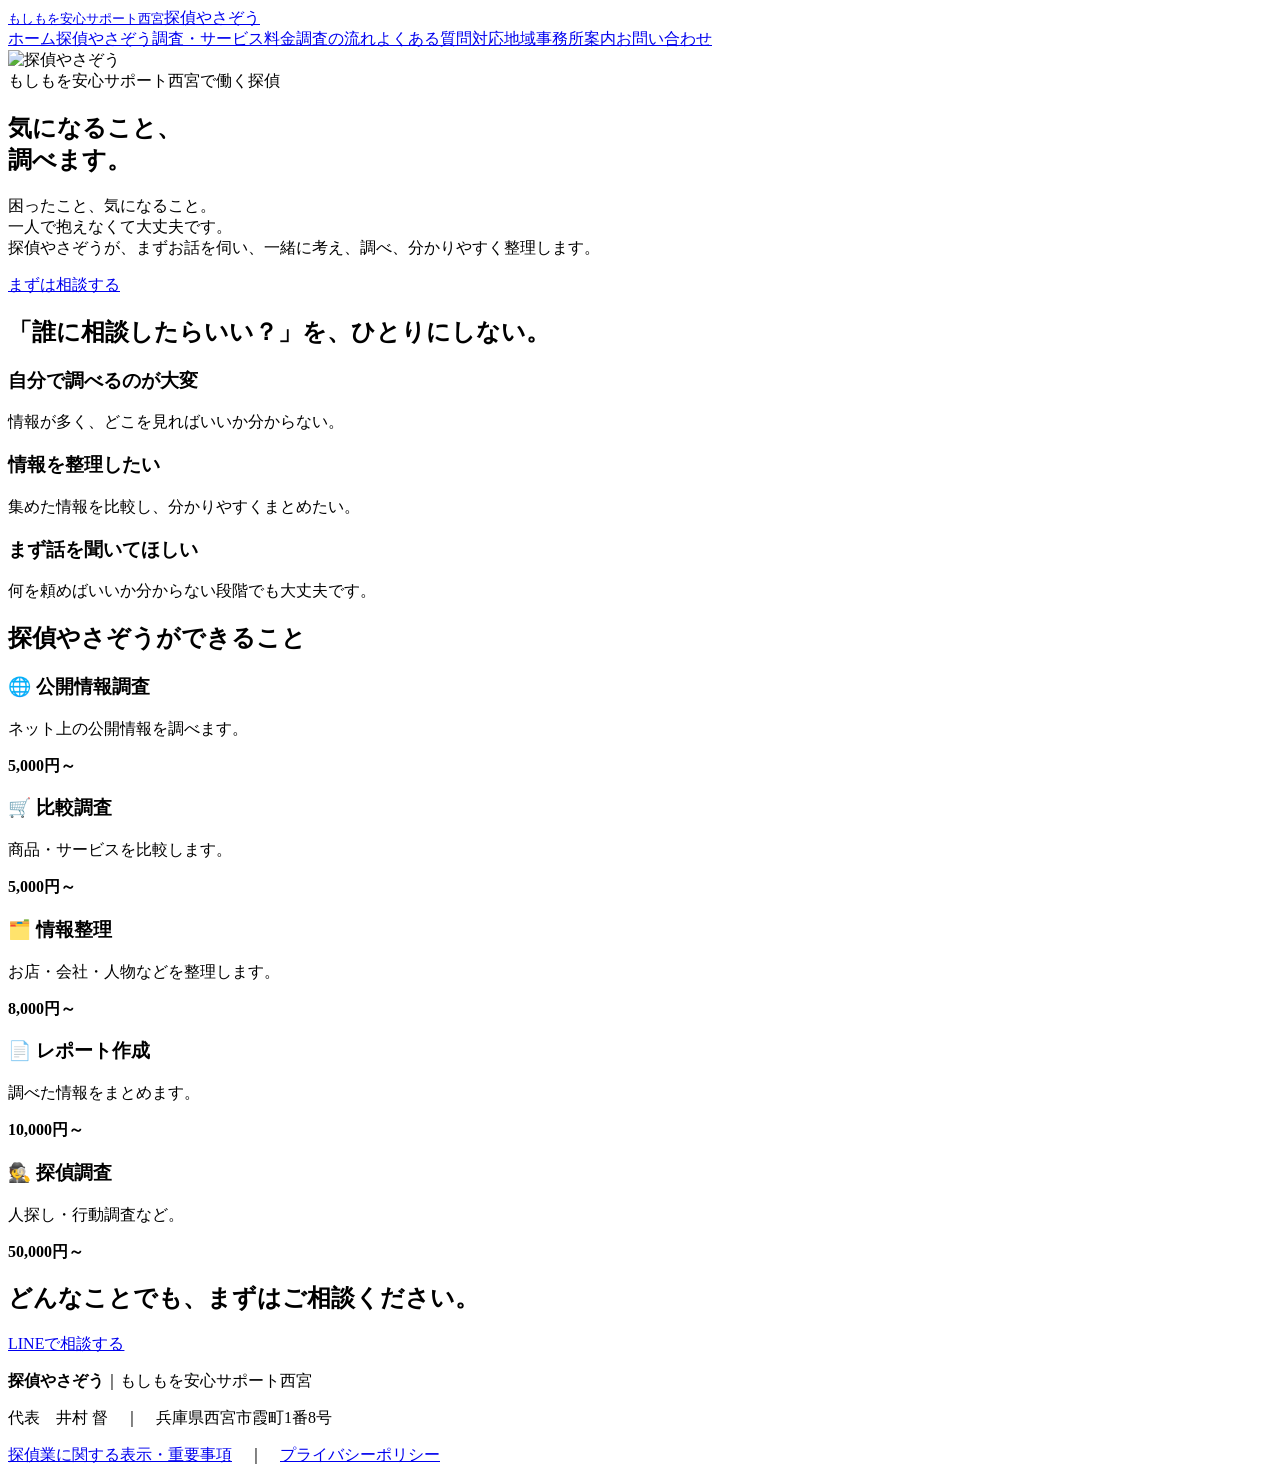
==== index.html @ ce7e5f85 "Add files via upload" ====
<!doctype html><html lang="ja"><head><meta charset="utf-8"><meta name="viewport" content="width=device-width,initial-scale=1"><title>探偵やさぞう｜もしもを安心サポート西宮</title><link rel="stylesheet" href="assets/style.css"></head><body><header class="head"><div class="wrap headin"><a class="logo" href="index.html"><small>もしもを安心サポート西宮</small>探偵やさぞう</a><nav class="nav"><a href="index.html">ホーム</a><a href="about.html">探偵やさぞう</a><a href="services.html">調査・サービス</a><a href="price.html">料金</a><a href="flow.html">調査の流れ</a><a href="faq.html">よくある質問</a><a href="area.html">対応地域</a><a href="office.html">事務所案内</a><a class="btn" href="contact.html">お問い合わせ</a></nav></div></header>
<main><section class="hero"><div class="wrap"><img src="assets/tantei-yasazou-hero.png" alt="探偵やさぞう"><div class="copy"><span class="tag">もしもを安心サポート西宮で働く探偵</span><h1>気になること、<br>調べます。</h1><p class="lead">困ったこと、気になること。<br>一人で抱えなくて大丈夫です。<br>探偵やさぞうが、まずお話を伺い、一緒に考え、調べ、分かりやすく整理します。</p><a class="btn" href="contact.html">まずは相談する</a></div></div></section><section class="sec"><div class="wrap"><h2>「誰に相談したらいい？」を、ひとりにしない。</h2><div class="grid"><div class="card"><h3>自分で調べるのが大変</h3><p>情報が多く、どこを見ればいいか分からない。</p></div><div class="card"><h3>情報を整理したい</h3><p>集めた情報を比較し、分かりやすくまとめたい。</p></div><div class="card"><h3>まず話を聞いてほしい</h3><p>何を頼めばいいか分からない段階でも大丈夫です。</p></div></div></div></section><section class="sec alt"><div class="wrap"><h2>探偵やさぞうができること</h2><div class="grid"><div class="card"><h3>🌐 公開情報調査</h3><p>ネット上の公開情報を調べます。</p><b class="price">5,000円～</b></div><div class="card"><h3>🛒 比較調査</h3><p>商品・サービスを比較します。</p><b class="price">5,000円～</b></div><div class="card"><h3>🗂️ 情報整理</h3><p>お店・会社・人物などを整理します。</p><b class="price">8,000円～</b></div><div class="card"><h3>📄 レポート作成</h3><p>調べた情報をまとめます。</p><b class="price">10,000円～</b></div><div class="card"><h3>🕵️ 探偵調査</h3><p>人探し・行動調査など。</p><b class="price">50,000円～</b></div></div></div></section><section class="sec green"><div class="wrap"><h2>どんなことでも、まずはご相談ください。</h2><a class="btn" href="https://lin.ee/oAWZvcK">LINEで相談する</a></div></section></main><footer class="footer"><div class="wrap"><p><b>探偵やさぞう</b>｜もしもを安心サポート西宮</p><p>代表　井村 督　｜　兵庫県西宮市霞町1番8号</p><p><a href="legal.html">探偵業に関する表示・重要事項</a>　｜　<a href="privacy.html">プライバシーポリシー</a></p></div></footer>
</body></html>
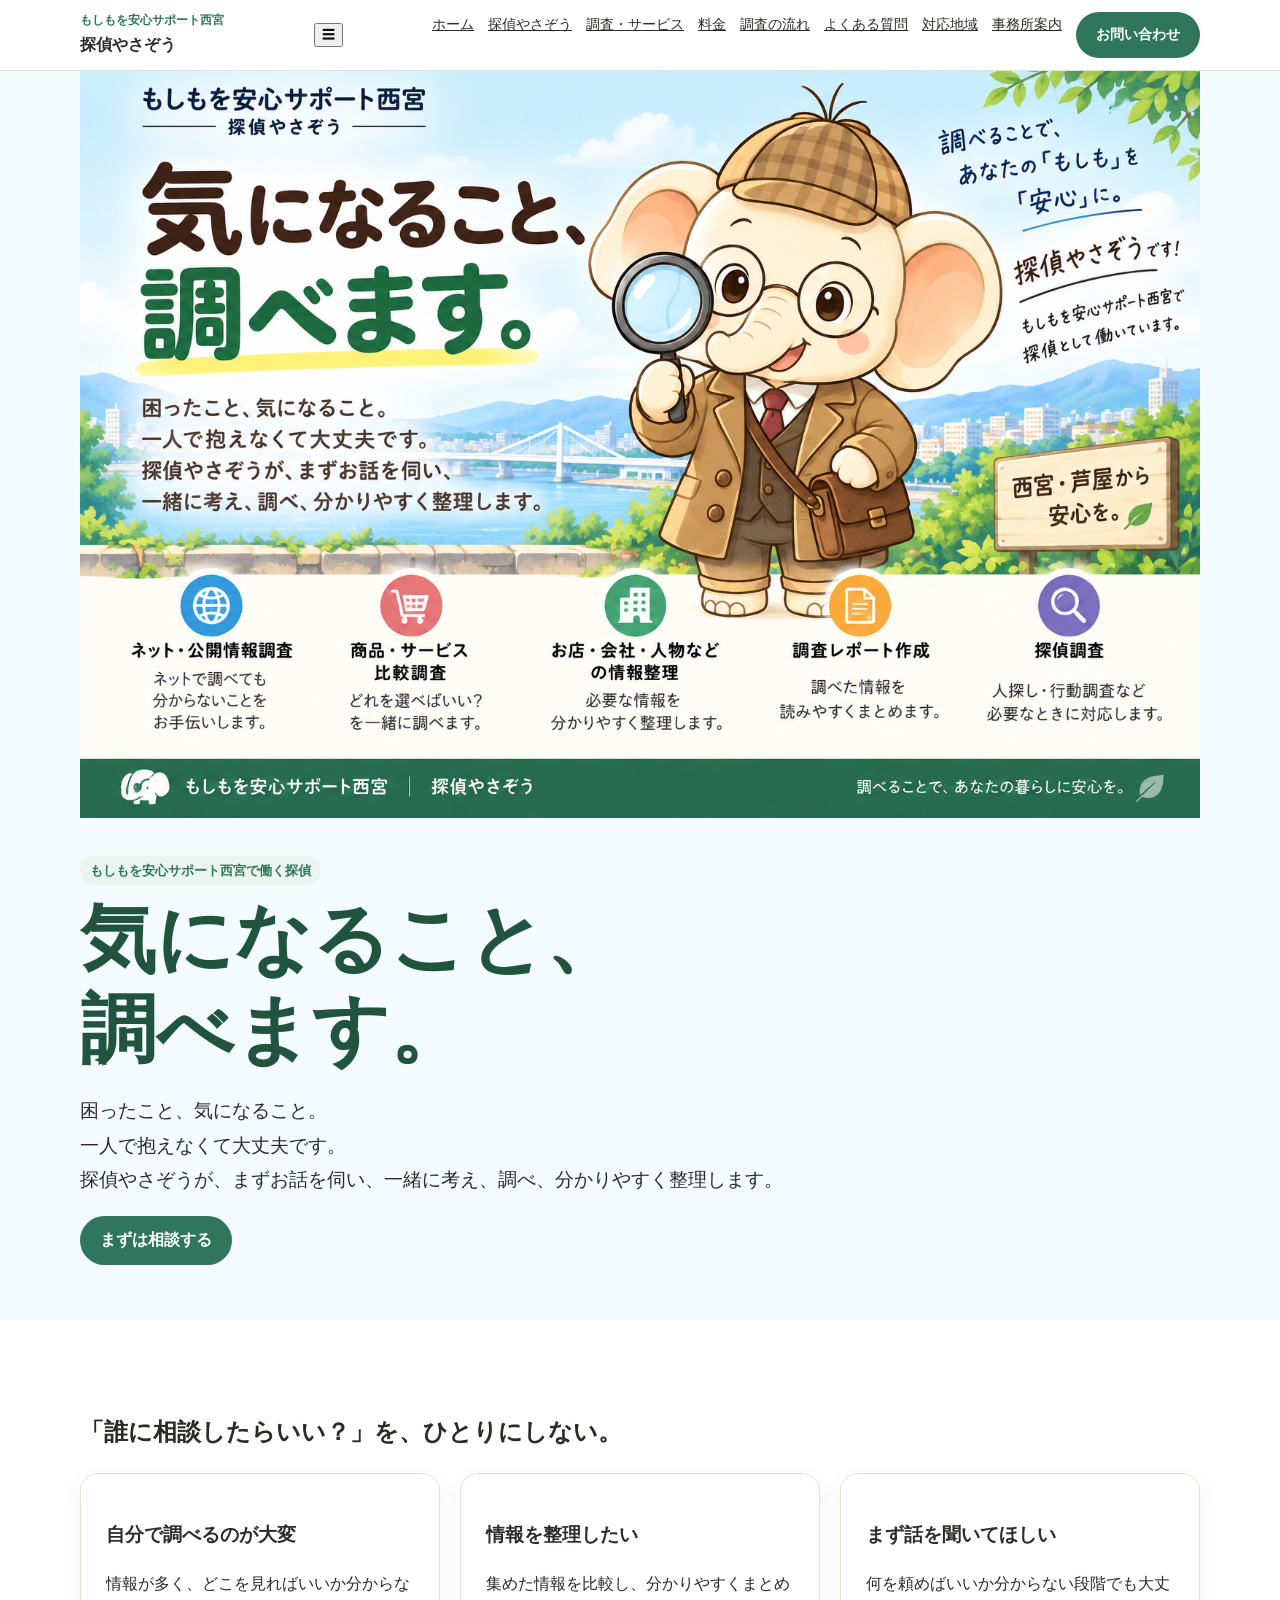
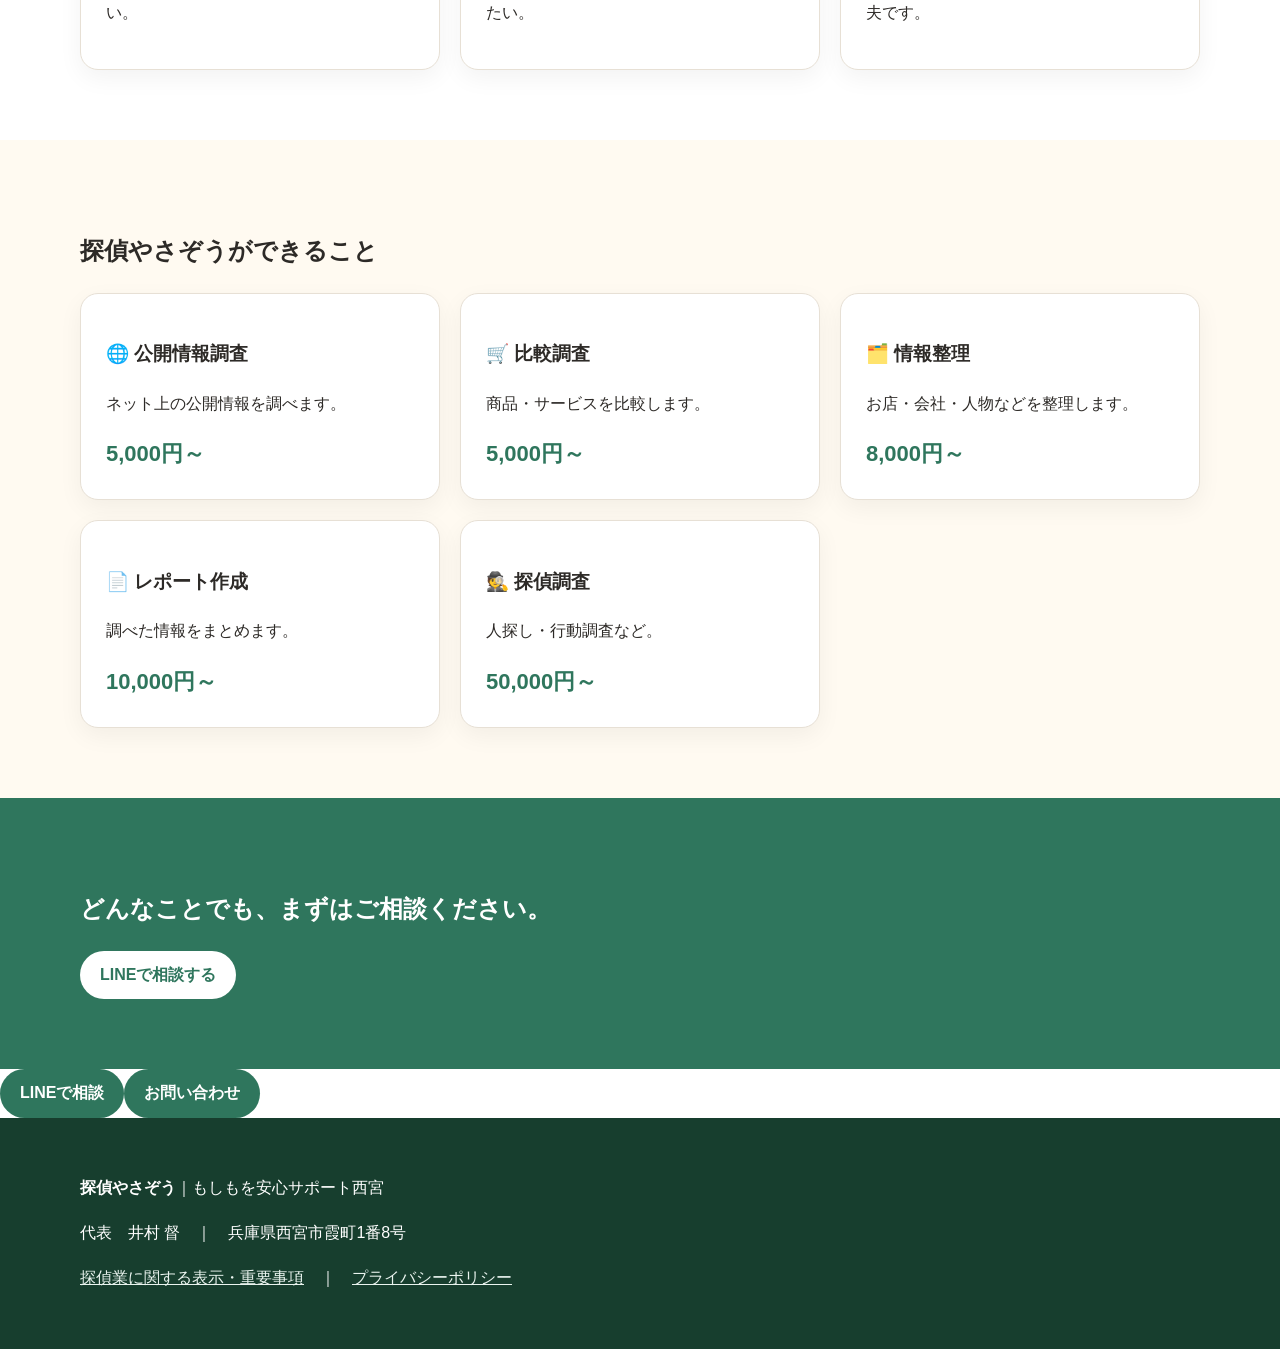
==== commit 29d62350: "Add files via upload" ====
--- a/index.html
+++ b/index.html
@@ -1,3 +1,3 @@
-<!doctype html><html lang="ja"><head><meta charset="utf-8"><meta name="viewport" content="width=device-width,initial-scale=1"><title>探偵やさぞう｜もしもを安心サポート西宮</title><link rel="stylesheet" href="assets/style.css"></head><body><header class="head"><div class="wrap headin"><a class="logo" href="index.html"><small>もしもを安心サポート西宮</small>探偵やさぞう</a><nav class="nav"><a href="index.html">ホーム</a><a href="about.html">探偵やさぞう</a><a href="services.html">調査・サービス</a><a href="price.html">料金</a><a href="flow.html">調査の流れ</a><a href="faq.html">よくある質問</a><a href="area.html">対応地域</a><a href="office.html">事務所案内</a><a class="btn" href="contact.html">お問い合わせ</a></nav></div></header>
-<main><section class="hero"><div class="wrap"><img src="assets/tantei-yasazou-hero.png" alt="探偵やさぞう"><div class="copy"><span class="tag">もしもを安心サポート西宮で働く探偵</span><h1>気になること、<br>調べます。</h1><p class="lead">困ったこと、気になること。<br>一人で抱えなくて大丈夫です。<br>探偵やさぞうが、まずお話を伺い、一緒に考え、調べ、分かりやすく整理します。</p><a class="btn" href="contact.html">まずは相談する</a></div></div></section><section class="sec"><div class="wrap"><h2>「誰に相談したらいい？」を、ひとりにしない。</h2><div class="grid"><div class="card"><h3>自分で調べるのが大変</h3><p>情報が多く、どこを見ればいいか分からない。</p></div><div class="card"><h3>情報を整理したい</h3><p>集めた情報を比較し、分かりやすくまとめたい。</p></div><div class="card"><h3>まず話を聞いてほしい</h3><p>何を頼めばいいか分からない段階でも大丈夫です。</p></div></div></div></section><section class="sec alt"><div class="wrap"><h2>探偵やさぞうができること</h2><div class="grid"><div class="card"><h3>🌐 公開情報調査</h3><p>ネット上の公開情報を調べます。</p><b class="price">5,000円～</b></div><div class="card"><h3>🛒 比較調査</h3><p>商品・サービスを比較します。</p><b class="price">5,000円～</b></div><div class="card"><h3>🗂️ 情報整理</h3><p>お店・会社・人物などを整理します。</p><b class="price">8,000円～</b></div><div class="card"><h3>📄 レポート作成</h3><p>調べた情報をまとめます。</p><b class="price">10,000円～</b></div><div class="card"><h3>🕵️ 探偵調査</h3><p>人探し・行動調査など。</p><b class="price">50,000円～</b></div></div></div></section><section class="sec green"><div class="wrap"><h2>どんなことでも、まずはご相談ください。</h2><a class="btn" href="https://lin.ee/oAWZvcK">LINEで相談する</a></div></section></main><footer class="footer"><div class="wrap"><p><b>探偵やさぞう</b>｜もしもを安心サポート西宮</p><p>代表　井村 督　｜　兵庫県西宮市霞町1番8号</p><p><a href="legal.html">探偵業に関する表示・重要事項</a>　｜　<a href="privacy.html">プライバシーポリシー</a></p></div></footer>
-</body></html>+<!doctype html><html lang="ja"><head><meta charset="utf-8"><meta name="viewport" content="width=device-width,initial-scale=1"><title>探偵やさぞう｜もしもを安心サポート西宮</title><link rel="stylesheet" href="assets/style.css"></head><body><header class="head"><div class="wrap headin"><a class="logo" href="index.html"><small>もしもを安心サポート西宮</small><strong>探偵やさぞう</strong></a><button class="menu-btn" aria-label="メニュー" aria-expanded="false">☰</button><nav class="nav"><a href="index.html">ホーム</a><a href="about.html">探偵やさぞう</a><a href="services.html">調査・サービス</a><a href="price.html">料金</a><a href="flow.html">調査の流れ</a><a href="faq.html">よくある質問</a><a href="area.html">対応地域</a><a href="office.html">事務所案内</a><a class="btn" href="contact.html">お問い合わせ</a></nav></div></header>
+<main><section class="hero"><div class="wrap"><img src="assets/tantei-yasazou-hero.png" alt="探偵やさぞう"><div class="copy"><span class="tag">もしもを安心サポート西宮で働く探偵</span><h1>気になること、<br>調べます。</h1><p class="lead">困ったこと、気になること。<br>一人で抱えなくて大丈夫です。<br>探偵やさぞうが、まずお話を伺い、一緒に考え、調べ、分かりやすく整理します。</p><a class="btn" href="contact.html">まずは相談する</a></div></div></section><section class="sec"><div class="wrap"><h2>「誰に相談したらいい？」を、ひとりにしない。</h2><div class="grid"><div class="card"><h3>自分で調べるのが大変</h3><p>情報が多く、どこを見ればいいか分からない。</p></div><div class="card"><h3>情報を整理したい</h3><p>集めた情報を比較し、分かりやすくまとめたい。</p></div><div class="card"><h3>まず話を聞いてほしい</h3><p>何を頼めばいいか分からない段階でも大丈夫です。</p></div></div></div></section><section class="sec alt"><div class="wrap"><h2>探偵やさぞうができること</h2><div class="grid"><div class="card"><h3>🌐 公開情報調査</h3><p>ネット上の公開情報を調べます。</p><b class="price">5,000円～</b></div><div class="card"><h3>🛒 比較調査</h3><p>商品・サービスを比較します。</p><b class="price">5,000円～</b></div><div class="card"><h3>🗂️ 情報整理</h3><p>お店・会社・人物などを整理します。</p><b class="price">8,000円～</b></div><div class="card"><h3>📄 レポート作成</h3><p>調べた情報をまとめます。</p><b class="price">10,000円～</b></div><div class="card"><h3>🕵️ 探偵調査</h3><p>人探し・行動調査など。</p><b class="price">50,000円～</b></div></div></div></section><section class="sec green"><div class="wrap"><h2>どんなことでも、まずはご相談ください。</h2><a class="btn" href="https://lin.ee/oAWZvcK">LINEで相談する</a></div></section></main><div class="sticky-contact"><a class="btn line" href="https://lin.ee/oAWZvcK">LINEで相談</a><a class="btn" href="contact.html">お問い合わせ</a></div><footer class="footer"><div class="wrap"><p><b>探偵やさぞう</b>｜もしもを安心サポート西宮</p><p>代表　井村 督　｜　兵庫県西宮市霞町1番8号</p><p><a href="legal.html">探偵業に関する表示・重要事項</a>　｜　<a href="privacy.html">プライバシーポリシー</a></p></div></footer>
+<script src="assets/site.js"></script></body></html>
--- a/assets/style.css
+++ b/assets/style.css
@@ -0,0 +1 @@
+*{box-sizing:border-box}body{margin:0;font-family:"Noto Sans JP","Yu Gothic",Meiryo,sans-serif;color:#2d2a27;line-height:1.8}a{color:inherit}.wrap{max-width:1120px;width:92%;margin:auto}.head{position:sticky;top:0;background:#fff;z-index:5;border-bottom:1px solid #e7e0d5}.headin{min-height:70px;display:flex;align-items:center;justify-content:space-between;gap:20px}.logo{text-decoration:none;font-weight:800}.logo small{display:block;color:#2f765d;font-size:12px}.nav{display:flex;gap:14px;flex-wrap:wrap;font-size:14px}.btn{display:inline-block;background:#2f765d;color:#fff;padding:10px 20px;border-radius:999px;text-decoration:none;font-weight:800}.hero{background:#f4fbff}.hero img{width:100%;display:block;aspect-ratio:3/2;object-fit:cover}.copy{padding:38px 0 55px}.copy h1{font-size:clamp(40px,7vw,76px);line-height:1.2;margin:8px 0;color:#20543f}.lead{font-size:19px}.sec{padding:70px 0}.alt{background:#fffaf1}.grid{display:grid;grid-template-columns:repeat(3,1fr);gap:20px}.card{background:#fff;border:1px solid #e7e0d5;border-radius:18px;padding:25px;box-shadow:0 8px 25px #0000000d}.tag{display:inline-block;background:#eaf5ef;color:#2f765d;border-radius:999px;padding:3px 10px;font-weight:800;font-size:13px}.price{font-size:22px;color:#2f765d;font-weight:900}.green{background:#2f765d;color:#fff}.green .btn{background:#fff;color:#2f765d}.two{display:grid;grid-template-columns:1fr 1fr;gap:25px}.faq details{border-bottom:1px solid #e7e0d5;padding:16px 0}.faq summary{font-weight:800;cursor:pointer}table{width:100%;border-collapse:collapse}th,td{border:1px solid #e7e0d5;padding:12px;text-align:left}th{background:#eaf5ef;width:32%}input,select,textarea{width:100%;padding:12px;border:1px solid #d8d1c6;border-radius:9px;font:inherit}textarea{min-height:160px}.footer{background:#173e2e;color:#fff;padding:40px 0}.footer a{color:#eaf4ef}@media(max-width:800px){.nav{display:none}.grid,.two{grid-template-columns:1fr}.hero img{aspect-ratio:1/1}.sec{padding:50px 0}}
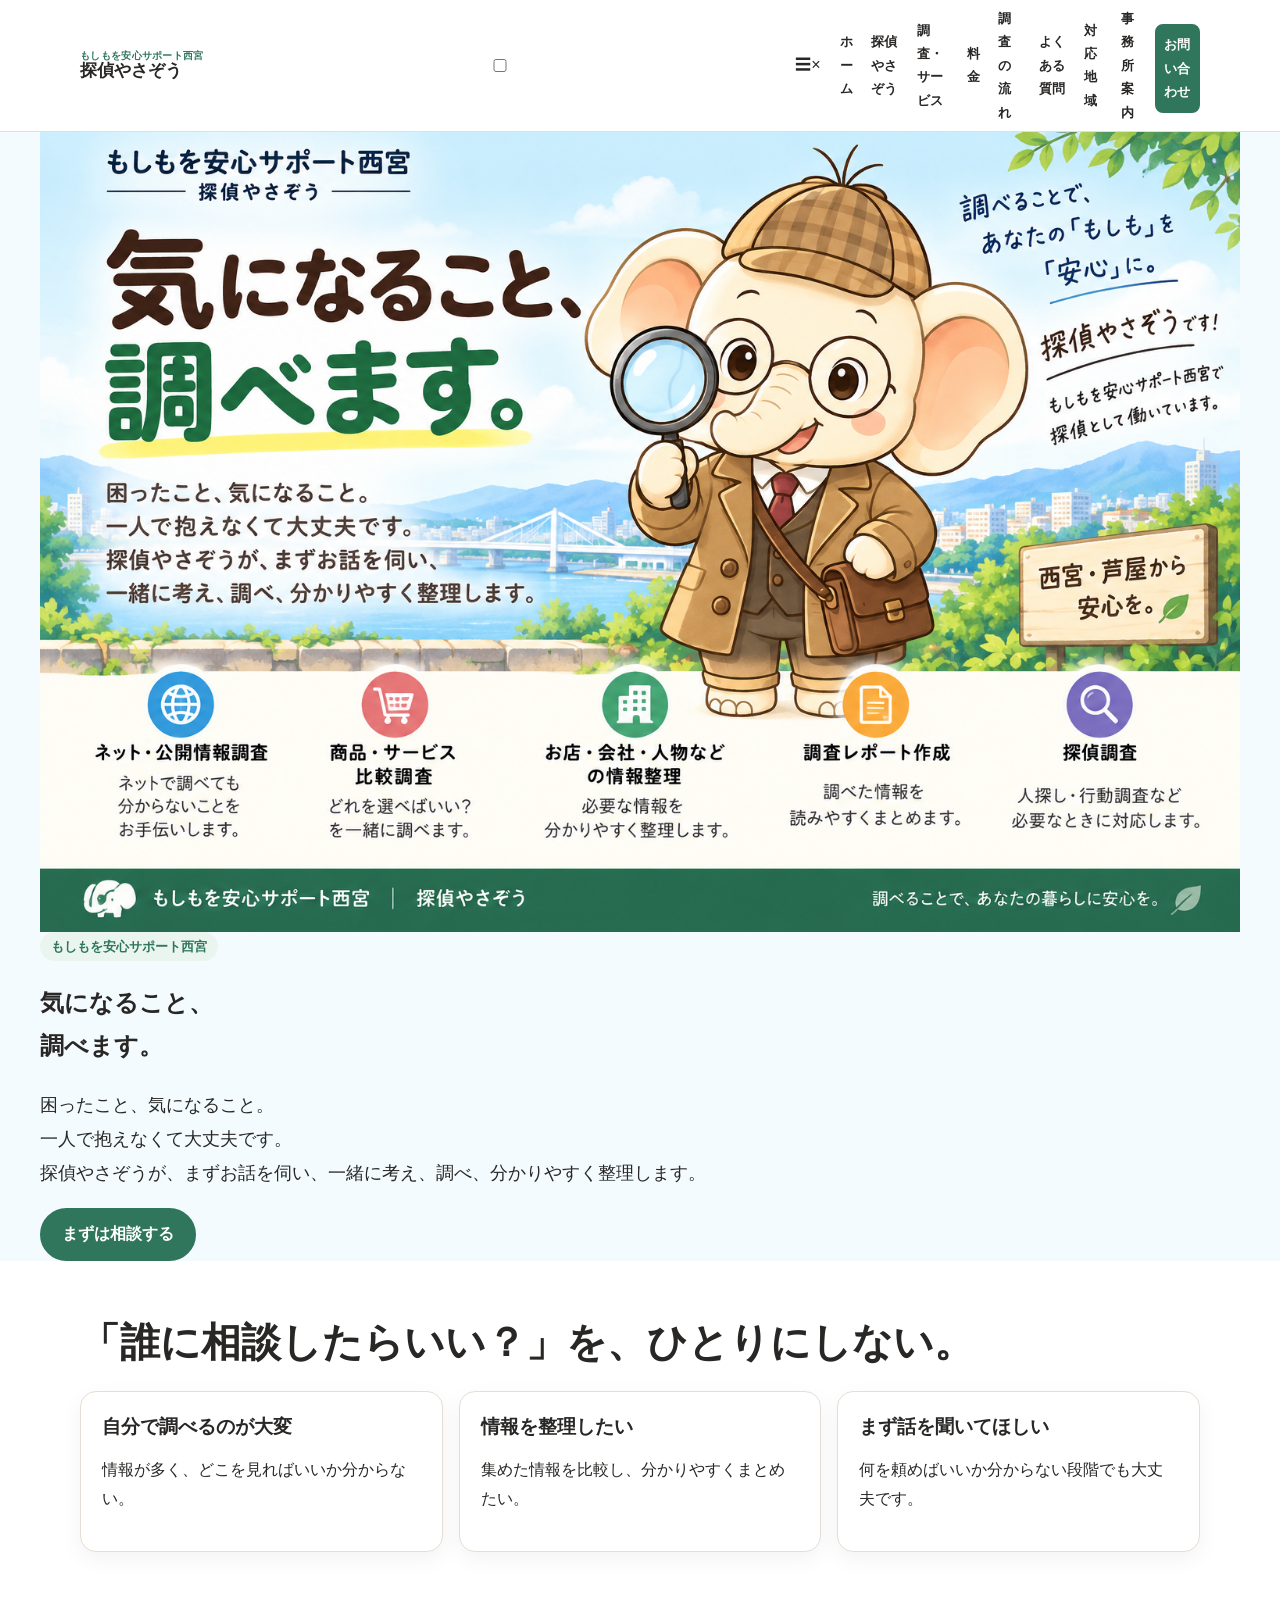
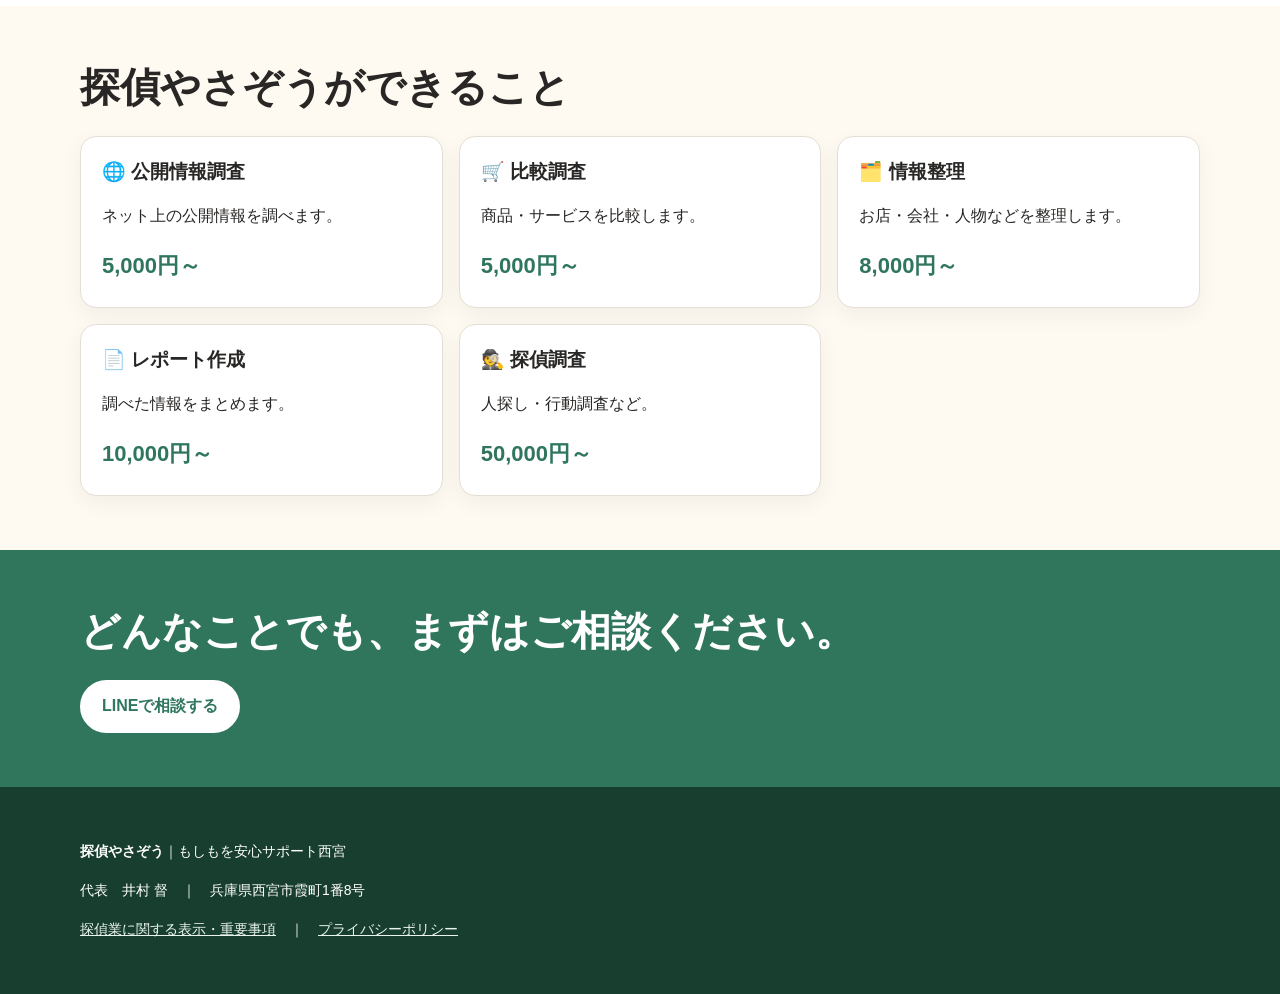
==== commit a94160ab: "Add files via upload" ====
--- a/index.html
+++ b/index.html
@@ -1,3 +1,2 @@
-<!doctype html><html lang="ja"><head><meta charset="utf-8"><meta name="viewport" content="width=device-width,initial-scale=1"><title>探偵やさぞう｜もしもを安心サポート西宮</title><link rel="stylesheet" href="assets/style.css"></head><body><header class="head"><div class="wrap headin"><a class="logo" href="index.html"><small>もしもを安心サポート西宮</small><strong>探偵やさぞう</strong></a><button class="menu-btn" aria-label="メニュー" aria-expanded="false">☰</button><nav class="nav"><a href="index.html">ホーム</a><a href="about.html">探偵やさぞう</a><a href="services.html">調査・サービス</a><a href="price.html">料金</a><a href="flow.html">調査の流れ</a><a href="faq.html">よくある質問</a><a href="area.html">対応地域</a><a href="office.html">事務所案内</a><a class="btn" href="contact.html">お問い合わせ</a></nav></div></header>
-<main><section class="hero"><div class="wrap"><img src="assets/tantei-yasazou-hero.png" alt="探偵やさぞう"><div class="copy"><span class="tag">もしもを安心サポート西宮で働く探偵</span><h1>気になること、<br>調べます。</h1><p class="lead">困ったこと、気になること。<br>一人で抱えなくて大丈夫です。<br>探偵やさぞうが、まずお話を伺い、一緒に考え、調べ、分かりやすく整理します。</p><a class="btn" href="contact.html">まずは相談する</a></div></div></section><section class="sec"><div class="wrap"><h2>「誰に相談したらいい？」を、ひとりにしない。</h2><div class="grid"><div class="card"><h3>自分で調べるのが大変</h3><p>情報が多く、どこを見ればいいか分からない。</p></div><div class="card"><h3>情報を整理したい</h3><p>集めた情報を比較し、分かりやすくまとめたい。</p></div><div class="card"><h3>まず話を聞いてほしい</h3><p>何を頼めばいいか分からない段階でも大丈夫です。</p></div></div></div></section><section class="sec alt"><div class="wrap"><h2>探偵やさぞうができること</h2><div class="grid"><div class="card"><h3>🌐 公開情報調査</h3><p>ネット上の公開情報を調べます。</p><b class="price">5,000円～</b></div><div class="card"><h3>🛒 比較調査</h3><p>商品・サービスを比較します。</p><b class="price">5,000円～</b></div><div class="card"><h3>🗂️ 情報整理</h3><p>お店・会社・人物などを整理します。</p><b class="price">8,000円～</b></div><div class="card"><h3>📄 レポート作成</h3><p>調べた情報をまとめます。</p><b class="price">10,000円～</b></div><div class="card"><h3>🕵️ 探偵調査</h3><p>人探し・行動調査など。</p><b class="price">50,000円～</b></div></div></div></section><section class="sec green"><div class="wrap"><h2>どんなことでも、まずはご相談ください。</h2><a class="btn" href="https://lin.ee/oAWZvcK">LINEで相談する</a></div></section></main><div class="sticky-contact"><a class="btn line" href="https://lin.ee/oAWZvcK">LINEで相談</a><a class="btn" href="contact.html">お問い合わせ</a></div><footer class="footer"><div class="wrap"><p><b>探偵やさぞう</b>｜もしもを安心サポート西宮</p><p>代表　井村 督　｜　兵庫県西宮市霞町1番8号</p><p><a href="legal.html">探偵業に関する表示・重要事項</a>　｜　<a href="privacy.html">プライバシーポリシー</a></p></div></footer>
-<script src="assets/site.js"></script></body></html>+<!doctype html><html lang="ja"><head><meta charset="utf-8"><meta name="viewport" content="width=device-width,initial-scale=1"><title>探偵やさぞう｜もしもを安心サポート西宮</title><link rel="stylesheet" href="assets/style.css"></head><body><header class="head"><div class="wrap headin"><a class="logo" href="index.html"><small>もしもを安心サポート西宮</small><strong>探偵やさぞう</strong></a><input class="menu-toggle" type="checkbox" id="menu-toggle"><label class="menu-label" for="menu-toggle" aria-label="メニュー"><span class="open">☰</span><span class="close">×</span></label><nav class="nav"><a href="index.html">ホーム</a><a href="about.html">探偵やさぞう</a><a href="services.html">調査・サービス</a><a href="price.html">料金</a><a href="flow.html">調査の流れ</a><a href="faq.html">よくある質問</a><a href="area.html">対応地域</a><a href="office.html">事務所案内</a><a class="btn" href="contact.html">お問い合わせ</a></nav></div></header>
+<main><section class="hero"><div class="wrap hero-inner"><img src="assets/tantei-yasazou-hero.png" alt="気になること、調べます。探偵やさぞう"><div class="hero-copy"><span class="tag">もしもを安心サポート西宮</span><h1>気になること、<br>調べます。</h1><p class="lead">困ったこと、気になること。<br>一人で抱えなくて大丈夫です。<br>探偵やさぞうが、まずお話を伺い、一緒に考え、調べ、分かりやすく整理します。</p><a class="btn" href="contact.html">まずは相談する</a></div></div></section><section class="sec"><div class="wrap"><h2>「誰に相談したらいい？」を、ひとりにしない。</h2><div class="grid"><div class="card"><h3>自分で調べるのが大変</h3><p>情報が多く、どこを見ればいいか分からない。</p></div><div class="card"><h3>情報を整理したい</h3><p>集めた情報を比較し、分かりやすくまとめたい。</p></div><div class="card"><h3>まず話を聞いてほしい</h3><p>何を頼めばいいか分からない段階でも大丈夫です。</p></div></div></div></section><section class="sec alt"><div class="wrap"><h2>探偵やさぞうができること</h2><div class="grid"><div class="card"><h3>🌐 公開情報調査</h3><p>ネット上の公開情報を調べます。</p><b class="price">5,000円～</b></div><div class="card"><h3>🛒 比較調査</h3><p>商品・サービスを比較します。</p><b class="price">5,000円～</b></div><div class="card"><h3>🗂️ 情報整理</h3><p>お店・会社・人物などを整理します。</p><b class="price">8,000円～</b></div><div class="card"><h3>📄 レポート作成</h3><p>調べた情報をまとめます。</p><b class="price">10,000円～</b></div><div class="card"><h3>🕵️ 探偵調査</h3><p>人探し・行動調査など。</p><b class="price">50,000円～</b></div></div></div></section><section class="sec green"><div class="wrap"><h2>どんなことでも、まずはご相談ください。</h2><a class="btn" href="https://lin.ee/oAWZvcK">LINEで相談する</a></div></section></main><div class="sticky-contact"><a class="btn line" href="https://lin.ee/oAWZvcK">LINEで相談</a><a class="btn" href="contact.html">お問い合わせ</a></div><footer class="footer"><div class="wrap"><p><b>探偵やさぞう</b>｜もしもを安心サポート西宮</p><p>代表　井村 督　｜　兵庫県西宮市霞町1番8号</p><p><a href="legal.html">探偵業に関する表示・重要事項</a>　｜　<a href="privacy.html">プライバシーポリシー</a></p></div></footer></body></html>
--- a/assets/style.css
+++ b/assets/style.css
@@ -1 +1,127 @@
-*{box-sizing:border-box}body{margin:0;font-family:"Noto Sans JP","Yu Gothic",Meiryo,sans-serif;color:#2d2a27;line-height:1.8}a{color:inherit}.wrap{max-width:1120px;width:92%;margin:auto}.head{position:sticky;top:0;background:#fff;z-index:5;border-bottom:1px solid #e7e0d5}.headin{min-height:70px;display:flex;align-items:center;justify-content:space-between;gap:20px}.logo{text-decoration:none;font-weight:800}.logo small{display:block;color:#2f765d;font-size:12px}.nav{display:flex;gap:14px;flex-wrap:wrap;font-size:14px}.btn{display:inline-block;background:#2f765d;color:#fff;padding:10px 20px;border-radius:999px;text-decoration:none;font-weight:800}.hero{background:#f4fbff}.hero img{width:100%;display:block;aspect-ratio:3/2;object-fit:cover}.copy{padding:38px 0 55px}.copy h1{font-size:clamp(40px,7vw,76px);line-height:1.2;margin:8px 0;color:#20543f}.lead{font-size:19px}.sec{padding:70px 0}.alt{background:#fffaf1}.grid{display:grid;grid-template-columns:repeat(3,1fr);gap:20px}.card{background:#fff;border:1px solid #e7e0d5;border-radius:18px;padding:25px;box-shadow:0 8px 25px #0000000d}.tag{display:inline-block;background:#eaf5ef;color:#2f765d;border-radius:999px;padding:3px 10px;font-weight:800;font-size:13px}.price{font-size:22px;color:#2f765d;font-weight:900}.green{background:#2f765d;color:#fff}.green .btn{background:#fff;color:#2f765d}.two{display:grid;grid-template-columns:1fr 1fr;gap:25px}.faq details{border-bottom:1px solid #e7e0d5;padding:16px 0}.faq summary{font-weight:800;cursor:pointer}table{width:100%;border-collapse:collapse}th,td{border:1px solid #e7e0d5;padding:12px;text-align:left}th{background:#eaf5ef;width:32%}input,select,textarea{width:100%;padding:12px;border:1px solid #d8d1c6;border-radius:9px;font:inherit}textarea{min-height:160px}.footer{background:#173e2e;color:#fff;padding:40px 0}.footer a{color:#eaf4ef}@media(max-width:800px){.nav{display:none}.grid,.two{grid-template-columns:1fr}.hero img{aspect-ratio:1/1}.sec{padding:50px 0}}
+
+:root{
+  --green:#2f765d;--green-dark:#20543f;--green-pale:#eaf5ef;
+  --cream:#fffaf1;--ink:#292725;--muted:#68625c;--line:#e5ded4;
+}
+*{box-sizing:border-box}
+html{scroll-behavior:smooth}
+body{
+  margin:0;background:#fff;color:var(--ink);
+  font-family:"Noto Sans JP","Yu Gothic",Meiryo,sans-serif;
+  font-size:16px;line-height:1.8;
+  -webkit-text-size-adjust:100%;
+}
+img{max-width:100%;height:auto;display:block}
+a{color:inherit}
+.wrap{width:min(1120px,92%);margin:auto}
+
+/* Header: mobile-first hamburger */
+.head{
+  position:sticky;top:0;z-index:100;
+  background:rgba(255,255,255,.98);
+  border-bottom:1px solid var(--line);
+}
+.headin{
+  min-height:64px;display:flex;align-items:center;
+  justify-content:space-between;gap:12px;
+}
+.logo{text-decoration:none;font-weight:900;line-height:1.15;white-space:nowrap}
+.logo small{display:block;color:var(--green);font-size:10px;letter-spacing:.03em}
+.logo strong{font-size:17px}
+.menu-btn{
+  display:grid;place-items:center;flex:0 0 44px;width:44px;height:44px;
+  border:1px solid var(--line);border-radius:10px;background:#fff;
+  color:var(--green-dark);font-size:24px;line-height:1;cursor:pointer;
+}
+.nav{
+  display:none;position:absolute;top:64px;left:0;right:0;
+  background:#fff;border-bottom:1px solid var(--line);
+  box-shadow:0 12px 28px rgba(0,0,0,.10);padding:8px 4%;
+}
+.nav.open{display:flex;flex-direction:column;gap:2px}
+.nav a{
+  display:block;padding:12px 10px;text-decoration:none;
+  font-weight:800;border-radius:8px;
+}
+.nav a:hover{background:var(--green-pale);color:var(--green)}
+.nav .btn{color:#fff;text-align:center;margin-top:6px}
+
+/* Hero: never crop the illustration */
+.hero{background:#f3fbff}
+.hero .wrap{width:100%;max-width:1200px}
+.hero img{
+  width:100%;height:auto;aspect-ratio:auto;
+  object-fit:contain;background:#f3fbff;
+}
+.copy{width:min(1120px,92%);margin:auto;padding:32px 0 48px}
+.copy h1{
+  margin:10px 0 18px;font-size:clamp(40px,12vw,72px);
+  line-height:1.12;color:var(--green-dark);letter-spacing:.01em;
+}
+.lead{font-size:18px;line-height:1.9}
+.tag{
+  display:inline-block;padding:3px 11px;border-radius:999px;
+  background:var(--green-pale);color:var(--green);
+  font-size:13px;font-weight:900;
+}
+.btn{
+  display:inline-block;padding:10px 20px;border-radius:999px;
+  border:2px solid var(--green);background:var(--green);color:#fff;
+  text-decoration:none;font-weight:900;
+}
+.btn:hover{background:var(--green-dark);border-color:var(--green-dark)}
+
+.sec{padding:54px 0}
+.alt{background:var(--cream)}
+.sec h1{
+  margin:12px 0 26px;font-size:clamp(32px,9vw,56px);line-height:1.25;
+}
+.sec h2{
+  margin:0 0 22px;font-size:clamp(26px,7vw,40px);line-height:1.35;
+}
+.sec h3{margin:0 0 9px;font-size:19px;line-height:1.45}
+.grid,.two{display:grid;grid-template-columns:1fr;gap:16px}
+.card{
+  background:#fff;border:1px solid var(--line);border-radius:16px;
+  padding:21px;box-shadow:0 7px 22px rgba(0,0,0,.05);
+}
+.price{display:block;color:var(--green);font-size:22px;font-weight:900;margin-top:10px}
+.green{background:var(--green);color:#fff}
+.green .btn{background:#fff;color:var(--green);border-color:#fff}
+.notice{padding:15px 17px;background:#fff7eb;border-left:5px solid #e8a65a;border-radius:8px}
+.faq details{border-bottom:1px solid var(--line);padding:17px 0}
+.faq summary{cursor:pointer;font-weight:900;font-size:17px}
+table{width:100%;border-collapse:collapse;background:#fff}
+th,td{border:1px solid var(--line);padding:12px;text-align:left;vertical-align:top}
+th{background:var(--green-pale);width:38%}
+input,select,textarea{
+  width:100%;padding:13px;border:1px solid #d6cec3;border-radius:9px;
+  background:#fff;font:inherit
+}
+textarea{min-height:170px}
+.footer{
+  background:#173e2e;color:#fff;padding:38px 0 88px;font-size:14px
+}
+.footer a{color:#eaf4ef}
+.sticky-contact{
+  position:fixed;z-index:90;left:0;right:0;bottom:0;
+  display:flex;gap:8px;padding:8px;
+  background:rgba(255,255,255,.98);border-top:1px solid var(--line);
+  box-shadow:0 -6px 18px rgba(0,0,0,.10)
+}
+.sticky-contact a{flex:1;text-align:center;font-size:14px;padding:9px 6px}
+.sticky-contact .line{background:#fff;color:var(--green)}
+@media(min-width:800px){
+  .headin{min-height:72px}
+  .menu-btn{display:none}
+  .nav{
+    display:flex;position:static;padding:0;border:0;box-shadow:none;
+    align-items:center;gap:4px;background:transparent
+  }
+  .nav a{font-size:13px;padding:7px}
+  .grid{grid-template-columns:repeat(3,1fr)}
+  .two{grid-template-columns:1fr 1fr}
+  .copy{padding:48px 0 64px}
+  .sticky-contact{display:none}
+  .footer{padding-bottom:38px}
+}
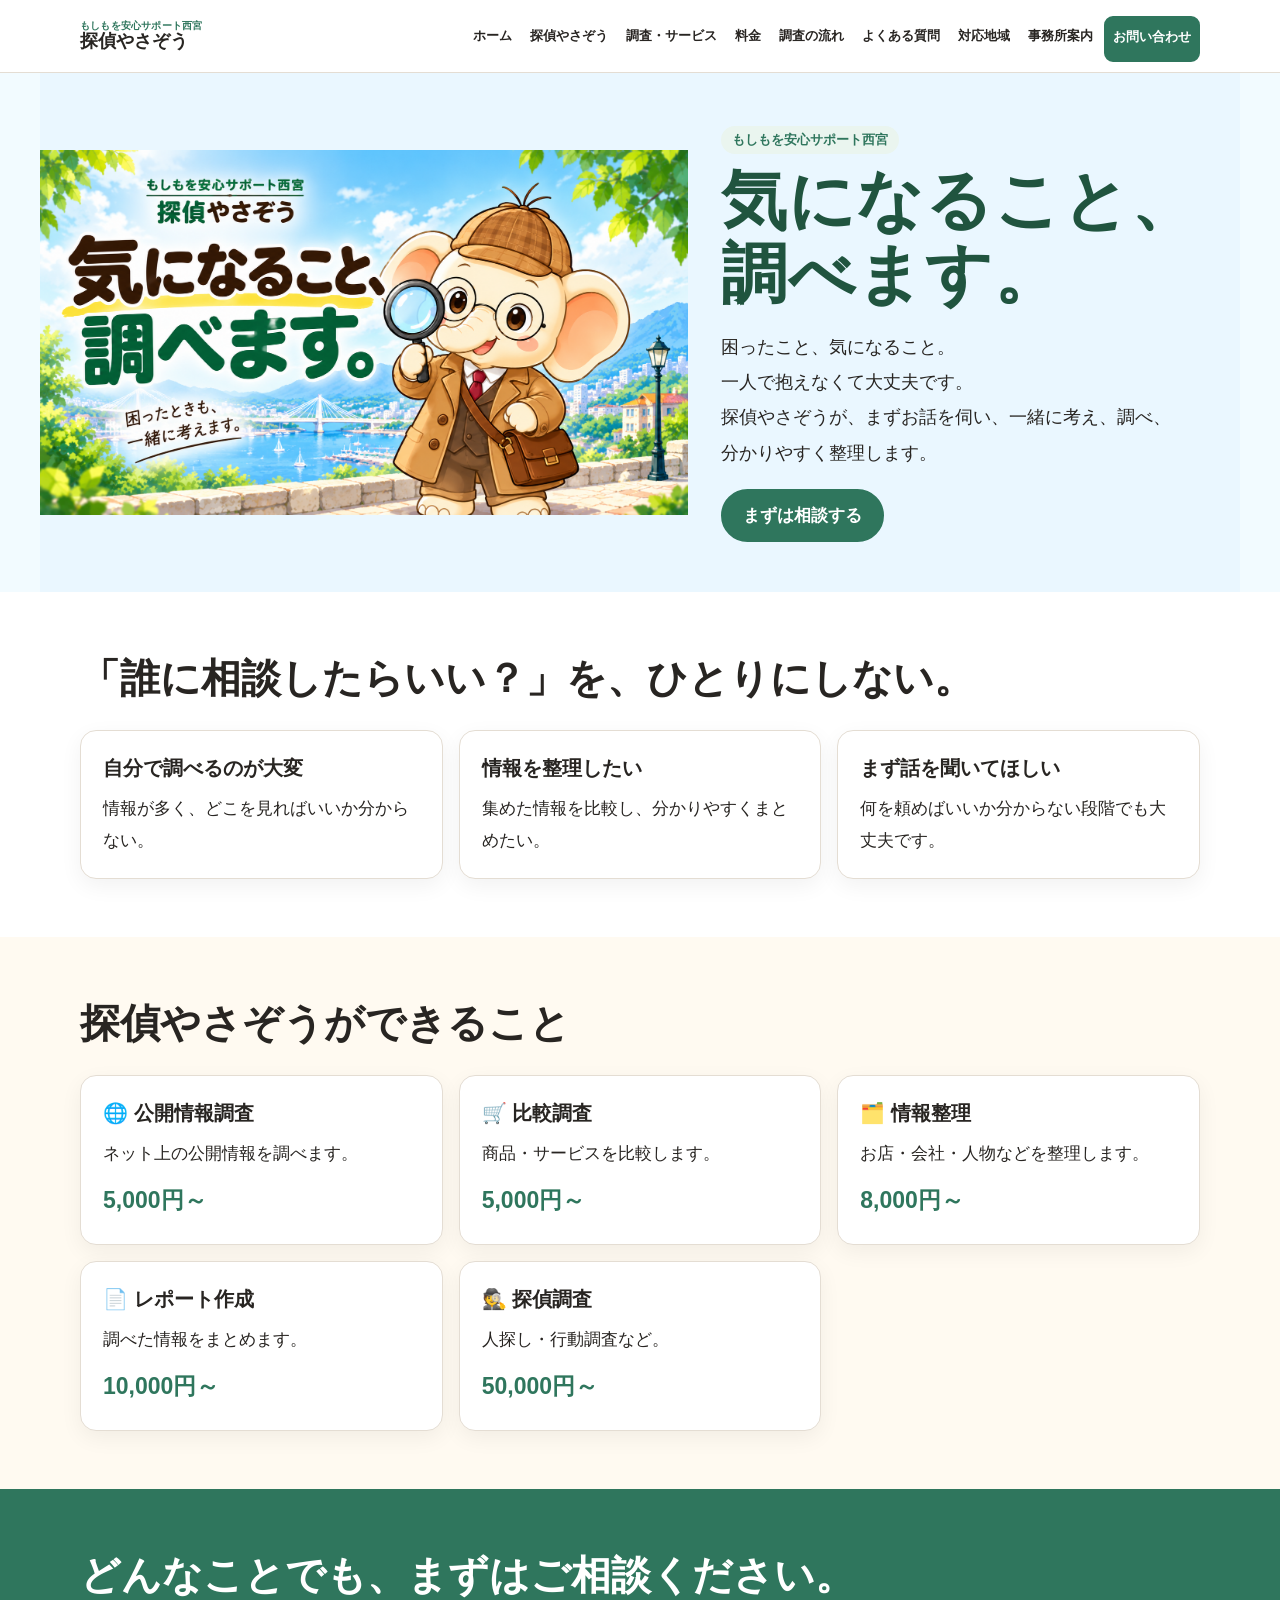
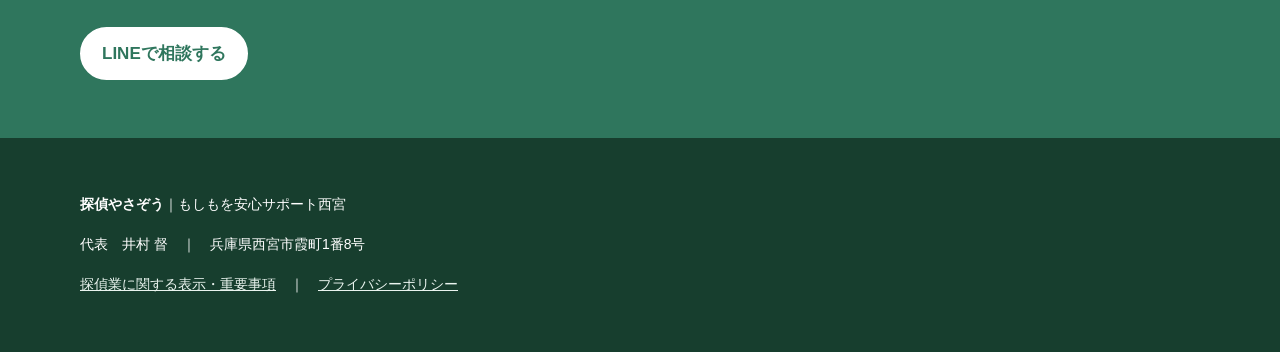
==== commit f8005f02: "Add files via upload" ====
--- a/index.html
+++ b/index.html
@@ -1,2 +1,10 @@
-<!doctype html><html lang="ja"><head><meta charset="utf-8"><meta name="viewport" content="width=device-width,initial-scale=1"><title>探偵やさぞう｜もしもを安心サポート西宮</title><link rel="stylesheet" href="assets/style.css"></head><body><header class="head"><div class="wrap headin"><a class="logo" href="index.html"><small>もしもを安心サポート西宮</small><strong>探偵やさぞう</strong></a><input class="menu-toggle" type="checkbox" id="menu-toggle"><label class="menu-label" for="menu-toggle" aria-label="メニュー"><span class="open">☰</span><span class="close">×</span></label><nav class="nav"><a href="index.html">ホーム</a><a href="about.html">探偵やさぞう</a><a href="services.html">調査・サービス</a><a href="price.html">料金</a><a href="flow.html">調査の流れ</a><a href="faq.html">よくある質問</a><a href="area.html">対応地域</a><a href="office.html">事務所案内</a><a class="btn" href="contact.html">お問い合わせ</a></nav></div></header>
+<!doctype html><html lang="ja"><head><!-- Google tag (gtag.js) -->
+<script async src="https://www.googletagmanager.com/gtag/js?id=G-EF1JP037MB"></script>
+<script>
+  window.dataLayer = window.dataLayer || [];
+  function gtag(){dataLayer.push(arguments);}
+  gtag('js', new Date());
+
+  gtag('config', 'G-EF1JP037MB');
+</script> <meta charset="utf-8"><meta name="viewport" content="width=device-width,initial-scale=1"><title>探偵やさぞう｜もしもを安心サポート西宮</title><link rel="stylesheet" href="assets/style.css"></head><body><header class="head"><div class="wrap headin"><a class="logo" href="index.html"><small>もしもを安心サポート西宮</small><strong>探偵やさぞう</strong></a><input class="menu-toggle" type="checkbox" id="menu-toggle"><label class="menu-label" for="menu-toggle" aria-label="メニュー"><span class="open">☰</span><span class="close">×</span></label><nav class="nav"><a href="index.html">ホーム</a><a href="about.html">探偵やさぞう</a><a href="services.html">調査・サービス</a><a href="price.html">料金</a><a href="flow.html">調査の流れ</a><a href="faq.html">よくある質問</a><a href="area.html">対応地域</a><a href="office.html">事務所案内</a><a class="btn" href="contact.html">お問い合わせ</a></nav></div></header>
 <main><section class="hero"><div class="wrap hero-inner"><img src="assets/tantei-yasazou-hero.png" alt="気になること、調べます。探偵やさぞう"><div class="hero-copy"><span class="tag">もしもを安心サポート西宮</span><h1>気になること、<br>調べます。</h1><p class="lead">困ったこと、気になること。<br>一人で抱えなくて大丈夫です。<br>探偵やさぞうが、まずお話を伺い、一緒に考え、調べ、分かりやすく整理します。</p><a class="btn" href="contact.html">まずは相談する</a></div></div></section><section class="sec"><div class="wrap"><h2>「誰に相談したらいい？」を、ひとりにしない。</h2><div class="grid"><div class="card"><h3>自分で調べるのが大変</h3><p>情報が多く、どこを見ればいいか分からない。</p></div><div class="card"><h3>情報を整理したい</h3><p>集めた情報を比較し、分かりやすくまとめたい。</p></div><div class="card"><h3>まず話を聞いてほしい</h3><p>何を頼めばいいか分からない段階でも大丈夫です。</p></div></div></div></section><section class="sec alt"><div class="wrap"><h2>探偵やさぞうができること</h2><div class="grid"><div class="card"><h3>🌐 公開情報調査</h3><p>ネット上の公開情報を調べます。</p><b class="price">5,000円～</b></div><div class="card"><h3>🛒 比較調査</h3><p>商品・サービスを比較します。</p><b class="price">5,000円～</b></div><div class="card"><h3>🗂️ 情報整理</h3><p>お店・会社・人物などを整理します。</p><b class="price">8,000円～</b></div><div class="card"><h3>📄 レポート作成</h3><p>調べた情報をまとめます。</p><b class="price">10,000円～</b></div><div class="card"><h3>🕵️ 探偵調査</h3><p>人探し・行動調査など。</p><b class="price">50,000円～</b></div></div></div></section><section class="sec green"><div class="wrap"><h2>どんなことでも、まずはご相談ください。</h2><a class="btn" href="https://lin.ee/oAWZvcK">LINEで相談する</a></div></section></main><div class="sticky-contact"><a class="btn line" href="https://lin.ee/oAWZvcK">LINEで相談</a><a class="btn" href="contact.html">お問い合わせ</a></div><footer class="footer"><div class="wrap"><p><b>探偵やさぞう</b>｜もしもを安心サポート西宮</p><p>代表　井村 督　｜　兵庫県西宮市霞町1番8号</p><p><a href="legal.html">探偵業に関する表示・重要事項</a>　｜　<a href="privacy.html">プライバシーポリシー</a></p></div></footer></body></html>
--- a/assets/style.css
+++ b/assets/style.css
@@ -1,127 +1,308 @@
 
 :root{
-  --green:#2f765d;--green-dark:#20543f;--green-pale:#eaf5ef;
-  --cream:#fffaf1;--ink:#292725;--muted:#68625c;--line:#e5ded4;
+  --green:#2f765d;
+  --green-dark:#20543f;
+  --green-pale:#eaf5ef;
+  --cream:#fffaf1;
+  --ink:#282522;
+  --muted:#68625c;
+  --line:#e4ddd3;
 }
 *{box-sizing:border-box}
 html{scroll-behavior:smooth}
 body{
-  margin:0;background:#fff;color:var(--ink);
-  font-family:"Noto Sans JP","Yu Gothic",Meiryo,sans-serif;
-  font-size:16px;line-height:1.8;
+  margin:0;
+  background:#fff;
+  color:var(--ink);
+  font-family:"Noto Sans JP","Hiragino Kaku Gothic ProN","Yu Gothic",Meiryo,sans-serif;
+  font-size:17px;
+  line-height:1.85;
   -webkit-text-size-adjust:100%;
-}
+  text-rendering:optimizeLegibility;
+}
+a{color:inherit}
 img{max-width:100%;height:auto;display:block}
-a{color:inherit}
-.wrap{width:min(1120px,92%);margin:auto}
-
-/* Header: mobile-first hamburger */
+.wrap{width:92%;max-width:1120px;margin:0 auto}
+
+/* ===== Mobile header: CSS-only menu, so it works even if JS is unavailable ===== */
 .head{
-  position:sticky;top:0;z-index:100;
+  position:sticky;
+  top:0;
+  z-index:1000;
   background:rgba(255,255,255,.98);
   border-bottom:1px solid var(--line);
 }
 .headin{
-  min-height:64px;display:flex;align-items:center;
-  justify-content:space-between;gap:12px;
-}
-.logo{text-decoration:none;font-weight:900;line-height:1.15;white-space:nowrap}
-.logo small{display:block;color:var(--green);font-size:10px;letter-spacing:.03em}
-.logo strong{font-size:17px}
-.menu-btn{
-  display:grid;place-items:center;flex:0 0 44px;width:44px;height:44px;
-  border:1px solid var(--line);border-radius:10px;background:#fff;
-  color:var(--green-dark);font-size:24px;line-height:1;cursor:pointer;
-}
+  min-height:66px;
+  display:flex;
+  align-items:center;
+  justify-content:space-between;
+  gap:12px;
+  position:relative;
+}
+.logo{
+  text-decoration:none;
+  font-weight:900;
+  line-height:1.15;
+  white-space:nowrap;
+}
+.logo small{
+  display:block;
+  color:var(--green);
+  font-size:10px;
+  letter-spacing:.02em;
+}
+.logo strong{font-size:18px}
+
+.menu-toggle{
+  position:absolute;
+  opacity:0;
+  pointer-events:none;
+}
+.menu-label{
+  width:46px;
+  height:46px;
+  flex:0 0 46px;
+  display:grid;
+  place-items:center;
+  border:1px solid #d9d1c7;
+  border-radius:10px;
+  background:#fff;
+  color:var(--green-dark);
+  cursor:pointer;
+  font-size:25px;
+  line-height:1;
+  user-select:none;
+}
+.menu-label .close{display:none}
+.menu-toggle:checked + .menu-label .open{display:none}
+.menu-toggle:checked + .menu-label .close{display:inline}
+
 .nav{
-  display:none;position:absolute;top:64px;left:0;right:0;
-  background:#fff;border-bottom:1px solid var(--line);
-  box-shadow:0 12px 28px rgba(0,0,0,.10);padding:8px 4%;
-}
-.nav.open{display:flex;flex-direction:column;gap:2px}
+  display:none;
+  position:absolute;
+  left:0;
+  right:0;
+  top:66px;
+  background:#fff;
+  border-bottom:1px solid var(--line);
+  box-shadow:0 12px 28px rgba(0,0,0,.12);
+  padding:10px 4%;
+  max-height:calc(100vh - 66px);
+  overflow:auto;
+}
+.menu-toggle:checked ~ .nav{
+  display:flex;
+  flex-direction:column;
+  gap:2px;
+}
 .nav a{
-  display:block;padding:12px 10px;text-decoration:none;
-  font-weight:800;border-radius:8px;
+  display:block;
+  padding:13px 11px;
+  border-radius:9px;
+  text-decoration:none;
+  font-size:16px;
+  font-weight:800;
 }
 .nav a:hover{background:var(--green-pale);color:var(--green)}
 .nav .btn{color:#fff;text-align:center;margin-top:6px}
 
-/* Hero: never crop the illustration */
-.hero{background:#f3fbff}
+/* ===== Hero: full image, never crop it ===== */
+.hero{background:#f2fbff}
 .hero .wrap{width:100%;max-width:1200px}
 .hero img{
-  width:100%;height:auto;aspect-ratio:auto;
-  object-fit:contain;background:#f3fbff;
-}
-.copy{width:min(1120px,92%);margin:auto;padding:32px 0 48px}
+  width:100%;
+  height:auto;
+  max-height:none;
+  object-fit:contain;
+  object-position:center;
+  background:#f2fbff;
+}
+.copy{
+  width:92%;
+  max-width:900px;
+  margin:0 auto;
+  padding:34px 0 50px;
+}
 .copy h1{
-  margin:10px 0 18px;font-size:clamp(40px,12vw,72px);
-  line-height:1.12;color:var(--green-dark);letter-spacing:.01em;
-}
-.lead{font-size:18px;line-height:1.9}
+  margin:10px 0 18px;
+  font-size:clamp(42px,12vw,72px);
+  line-height:1.12;
+  color:var(--green-dark);
+  letter-spacing:.01em;
+  word-break:keep-all;
+}
+.lead{
+  font-size:18px;
+  line-height:1.95;
+  word-break:keep-all;
+}
 .tag{
-  display:inline-block;padding:3px 11px;border-radius:999px;
-  background:var(--green-pale);color:var(--green);
-  font-size:13px;font-weight:900;
+  display:inline-block;
+  padding:4px 11px;
+  border-radius:999px;
+  background:var(--green-pale);
+  color:var(--green);
+  font-size:13px;
+  font-weight:900;
+  line-height:1.5;
 }
 .btn{
-  display:inline-block;padding:10px 20px;border-radius:999px;
-  border:2px solid var(--green);background:var(--green);color:#fff;
-  text-decoration:none;font-weight:900;
+  display:inline-flex;
+  align-items:center;
+  justify-content:center;
+  min-height:46px;
+  padding:9px 20px;
+  border-radius:999px;
+  border:2px solid var(--green);
+  background:var(--green);
+  color:#fff;
+  text-decoration:none;
+  font-weight:900;
 }
 .btn:hover{background:var(--green-dark);border-color:var(--green-dark)}
 
-.sec{padding:54px 0}
+.sec{padding:58px 0}
 .alt{background:var(--cream)}
 .sec h1{
-  margin:12px 0 26px;font-size:clamp(32px,9vw,56px);line-height:1.25;
+  margin:12px 0 28px;
+  font-size:clamp(32px,9vw,56px);
+  line-height:1.25;
+  word-break:keep-all;
 }
 .sec h2{
-  margin:0 0 22px;font-size:clamp(26px,7vw,40px);line-height:1.35;
-}
-.sec h3{margin:0 0 9px;font-size:19px;line-height:1.45}
-.grid,.two{display:grid;grid-template-columns:1fr;gap:16px}
+  margin:0 0 24px;
+  font-size:clamp(27px,7vw,40px);
+  line-height:1.4;
+  word-break:keep-all;
+}
+.sec h3{
+  margin:0 0 10px;
+  font-size:20px;
+  line-height:1.5;
+  word-break:keep-all;
+}
+.grid,.two{
+  display:grid;
+  grid-template-columns:1fr;
+  gap:16px;
+}
 .card{
-  background:#fff;border:1px solid var(--line);border-radius:16px;
-  padding:21px;box-shadow:0 7px 22px rgba(0,0,0,.05);
-}
-.price{display:block;color:var(--green);font-size:22px;font-weight:900;margin-top:10px}
+  background:#fff;
+  border:1px solid var(--line);
+  border-radius:16px;
+  padding:22px;
+  box-shadow:0 7px 22px rgba(0,0,0,.055);
+}
+.card p{margin:8px 0 0}
+.price{
+  display:block;
+  color:var(--green);
+  font-size:23px;
+  font-weight:900;
+  margin-top:10px;
+}
 .green{background:var(--green);color:#fff}
 .green .btn{background:#fff;color:var(--green);border-color:#fff}
-.notice{padding:15px 17px;background:#fff7eb;border-left:5px solid #e8a65a;border-radius:8px}
-.faq details{border-bottom:1px solid var(--line);padding:17px 0}
-.faq summary{cursor:pointer;font-weight:900;font-size:17px}
-table{width:100%;border-collapse:collapse;background:#fff}
-th,td{border:1px solid var(--line);padding:12px;text-align:left;vertical-align:top}
+
+.notice{
+  padding:16px 18px;
+  background:#fff7eb;
+  border-left:5px solid #e8a65a;
+  border-radius:8px;
+}
+.faq details{border-bottom:1px solid var(--line);padding:18px 0}
+.faq summary{
+  cursor:pointer;
+  font-weight:900;
+  font-size:18px;
+  line-height:1.6;
+}
+table{
+  width:100%;
+  border-collapse:collapse;
+  background:#fff;
+}
+th,td{
+  border:1px solid var(--line);
+  padding:13px;
+  text-align:left;
+  vertical-align:top;
+}
 th{background:var(--green-pale);width:38%}
 input,select,textarea{
-  width:100%;padding:13px;border:1px solid #d6cec3;border-radius:9px;
-  background:#fff;font:inherit
+  width:100%;
+  padding:13px;
+  border:1px solid #d6cec3;
+  border-radius:9px;
+  background:#fff;
+  font:inherit;
 }
 textarea{min-height:170px}
 .footer{
-  background:#173e2e;color:#fff;padding:38px 0 88px;font-size:14px
+  background:#173e2e;
+  color:#fff;
+  padding:40px 0 100px;
+  font-size:14px;
 }
 .footer a{color:#eaf4ef}
 .sticky-contact{
-  position:fixed;z-index:90;left:0;right:0;bottom:0;
-  display:flex;gap:8px;padding:8px;
-  background:rgba(255,255,255,.98);border-top:1px solid var(--line);
-  box-shadow:0 -6px 18px rgba(0,0,0,.10)
-}
-.sticky-contact a{flex:1;text-align:center;font-size:14px;padding:9px 6px}
+  position:fixed;
+  z-index:900;
+  left:0;
+  right:0;
+  bottom:0;
+  display:flex;
+  gap:7px;
+  padding:8px;
+  background:rgba(255,255,255,.98);
+  border-top:1px solid var(--line);
+  box-shadow:0 -6px 18px rgba(0,0,0,.10);
+}
+.sticky-contact a{
+  flex:1;
+  text-align:center;
+  font-size:14px;
+  padding:8px 5px;
+  min-height:42px;
+}
 .sticky-contact .line{background:#fff;color:var(--green)}
+
 @media(min-width:800px){
   .headin{min-height:72px}
-  .menu-btn{display:none}
+  .menu-label{display:none}
   .nav{
-    display:flex;position:static;padding:0;border:0;box-shadow:none;
-    align-items:center;gap:4px;background:transparent
+    display:flex;
+    position:static;
+    padding:0;
+    border:0;
+    box-shadow:none;
+    max-height:none;
+    overflow:visible;
+    align-items:center;
+    gap:4px;
+    background:transparent;
   }
   .nav a{font-size:13px;padding:7px}
   .grid{grid-template-columns:repeat(3,1fr)}
   .two{grid-template-columns:1fr 1fr}
-  .copy{padding:48px 0 64px}
+  .copy{padding:50px 0 64px}
   .sticky-contact{display:none}
-  .footer{padding-bottom:38px}
-}
+  .footer{padding-bottom:40px}
+}
+
+/* ===== v4 mobile hero / form ===== */
+.hero-inner{display:flex;flex-direction:column}
+.hero-inner>img{width:100%;height:auto;max-height:none;object-fit:contain;background:#eaf7ff}
+.hero-copy{width:92%;max-width:900px;margin:0 auto;padding:28px 0 46px}
+.hero-copy h1{margin:10px 0 16px;font-size:clamp(42px,12vw,66px);line-height:1.12;color:var(--green-dark);letter-spacing:.01em;word-break:keep-all}
+.form-status{margin:12px 0 0;font-weight:800}
+.form-status.warning{color:#9a641d}
+.form-status.success{color:var(--green)}
+.form-response{position:absolute;width:1px;height:1px;border:0;opacity:0;pointer-events:none}
+button.btn:disabled{opacity:.55;cursor:not-allowed}
+@media(min-width:800px){
+  .hero-inner{display:grid;grid-template-columns:1.08fr .92fr;align-items:center;gap:0;background:#eaf7ff}
+  .hero-inner>img{height:auto;width:100%}
+  .hero-copy{width:auto;margin:0;padding:50px 6%}
+}
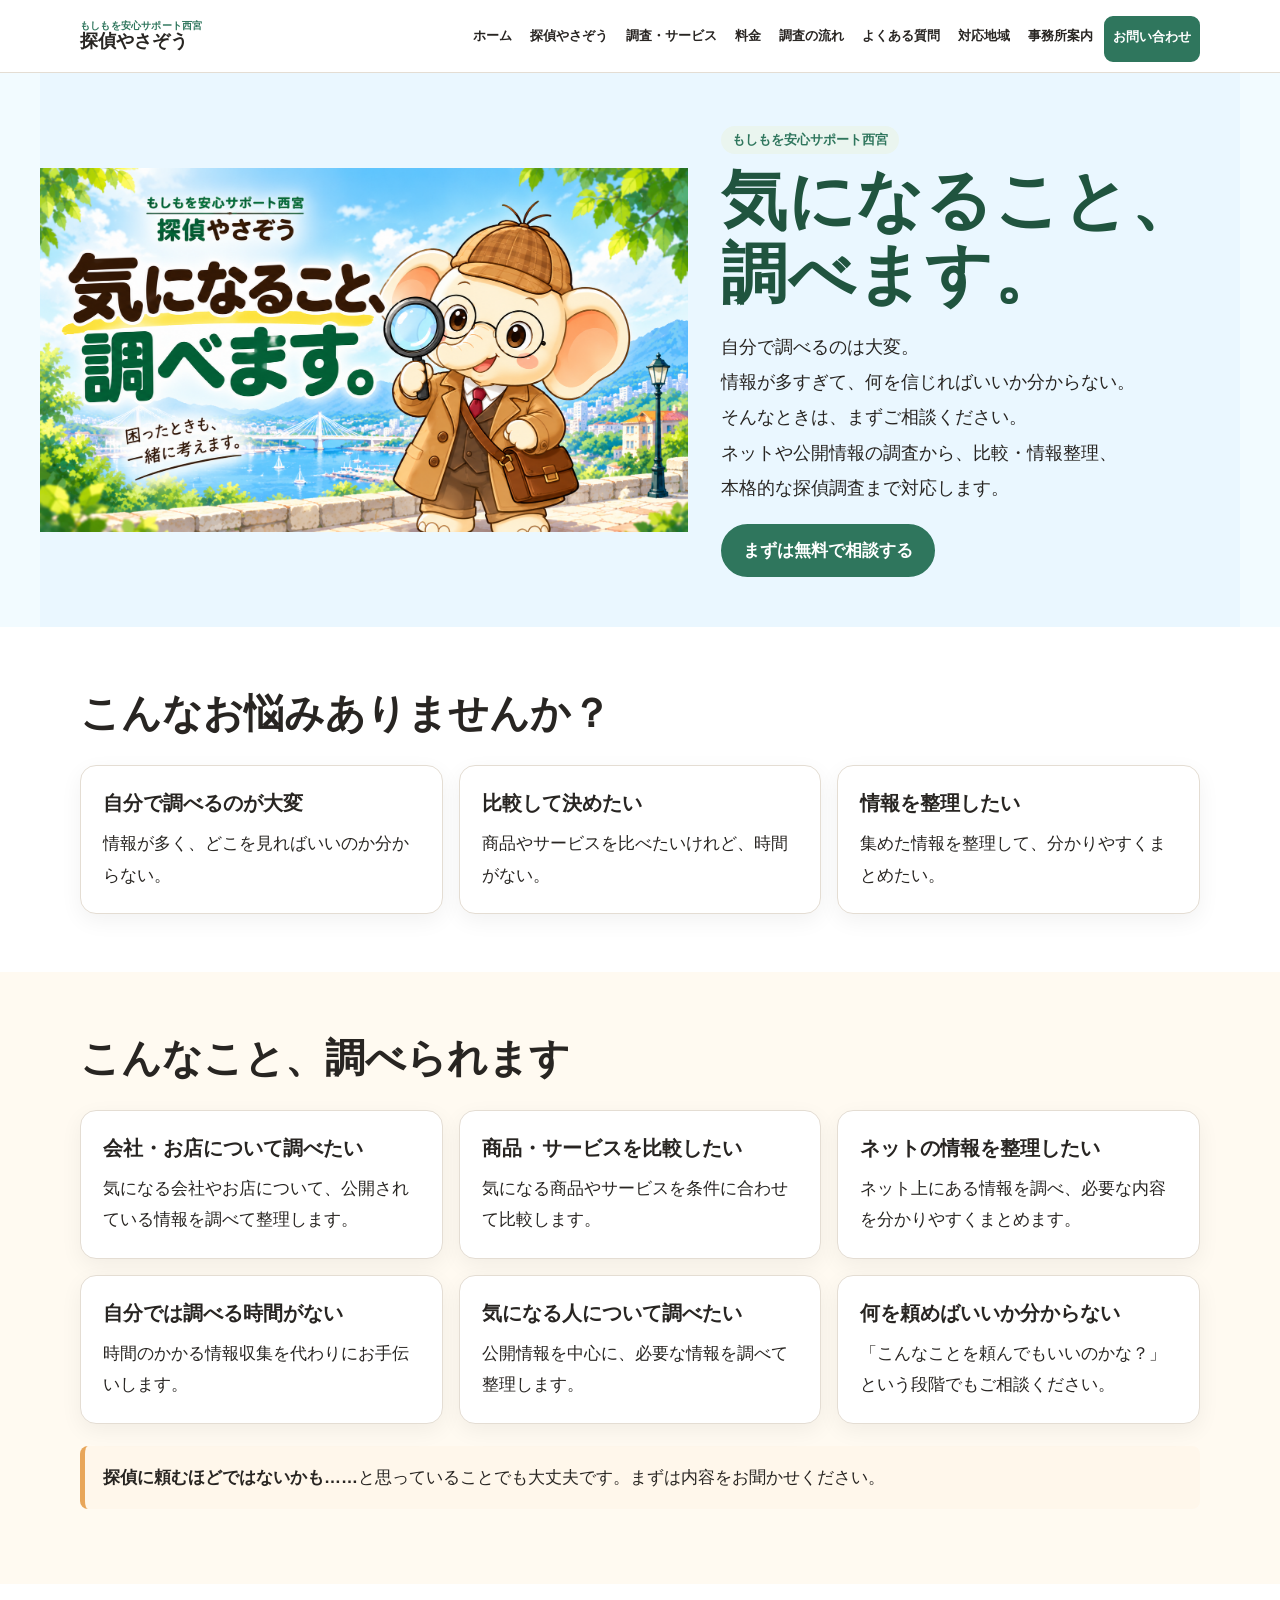
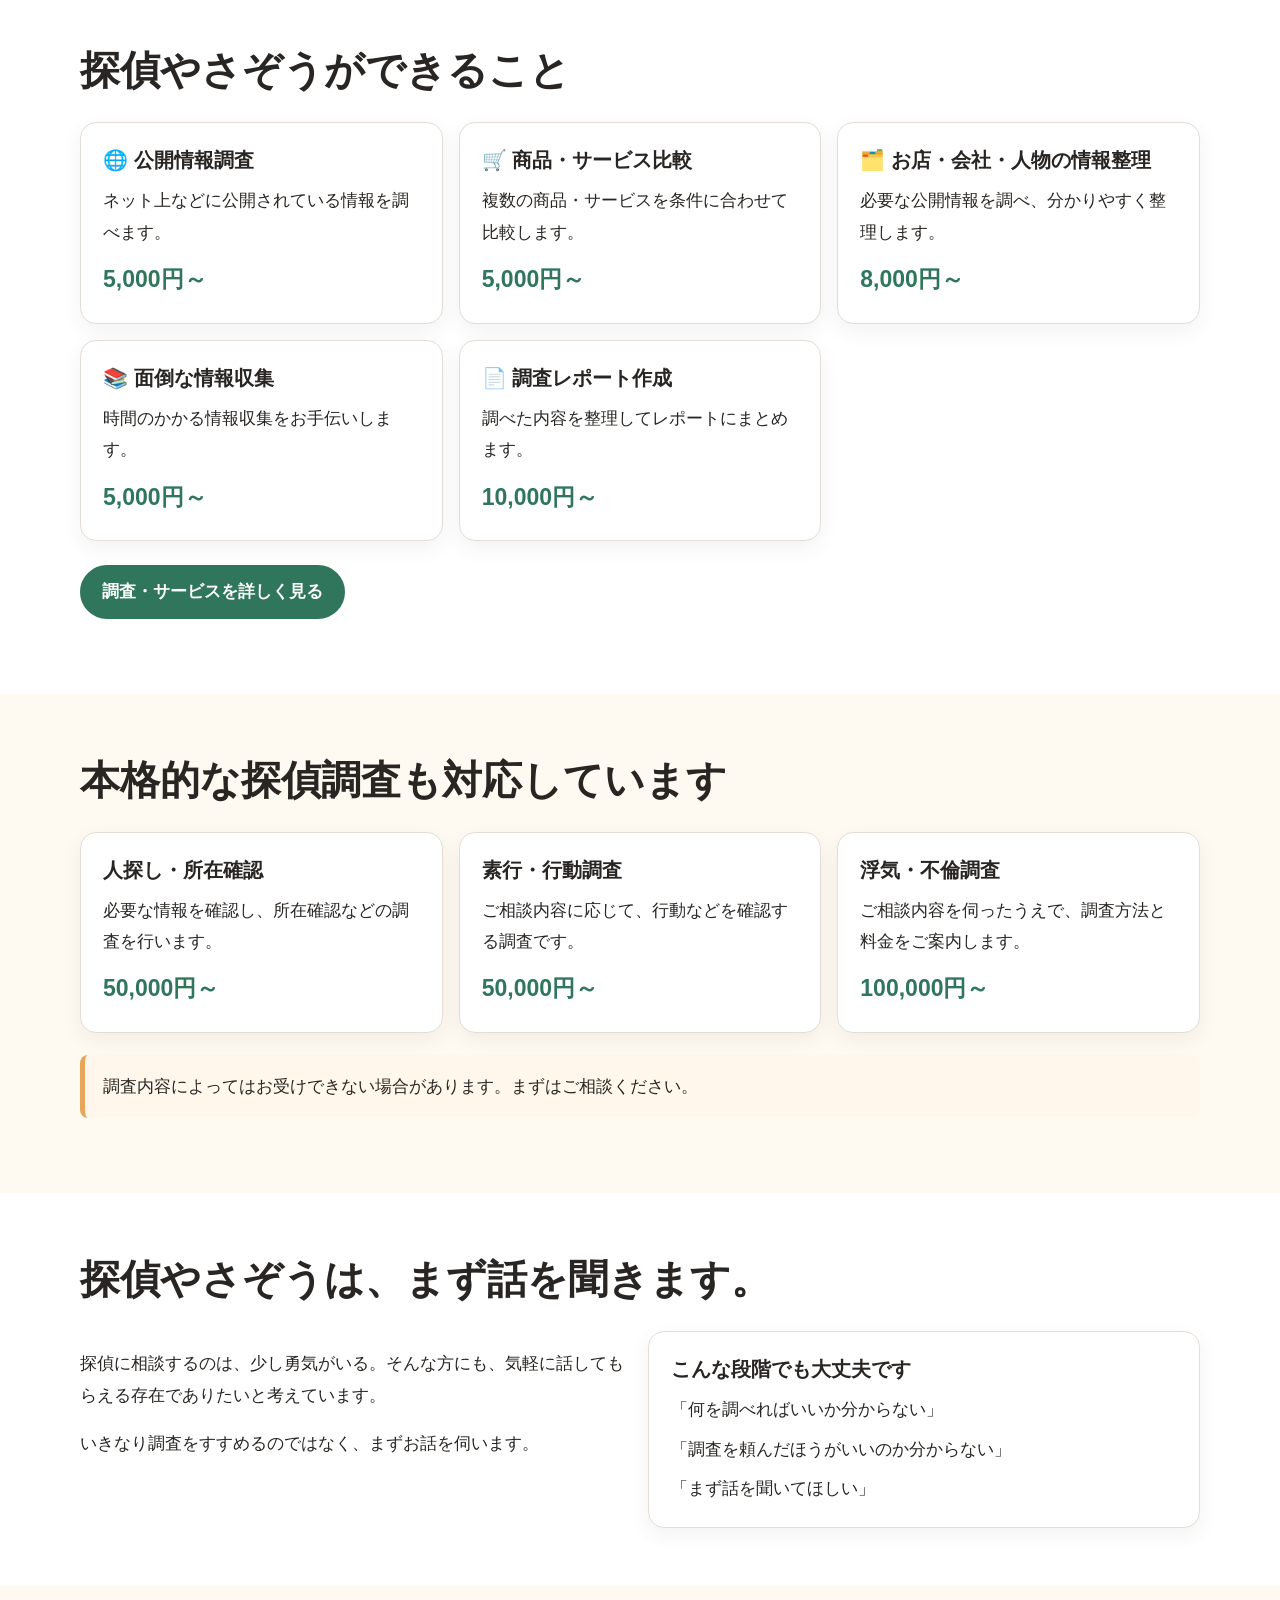
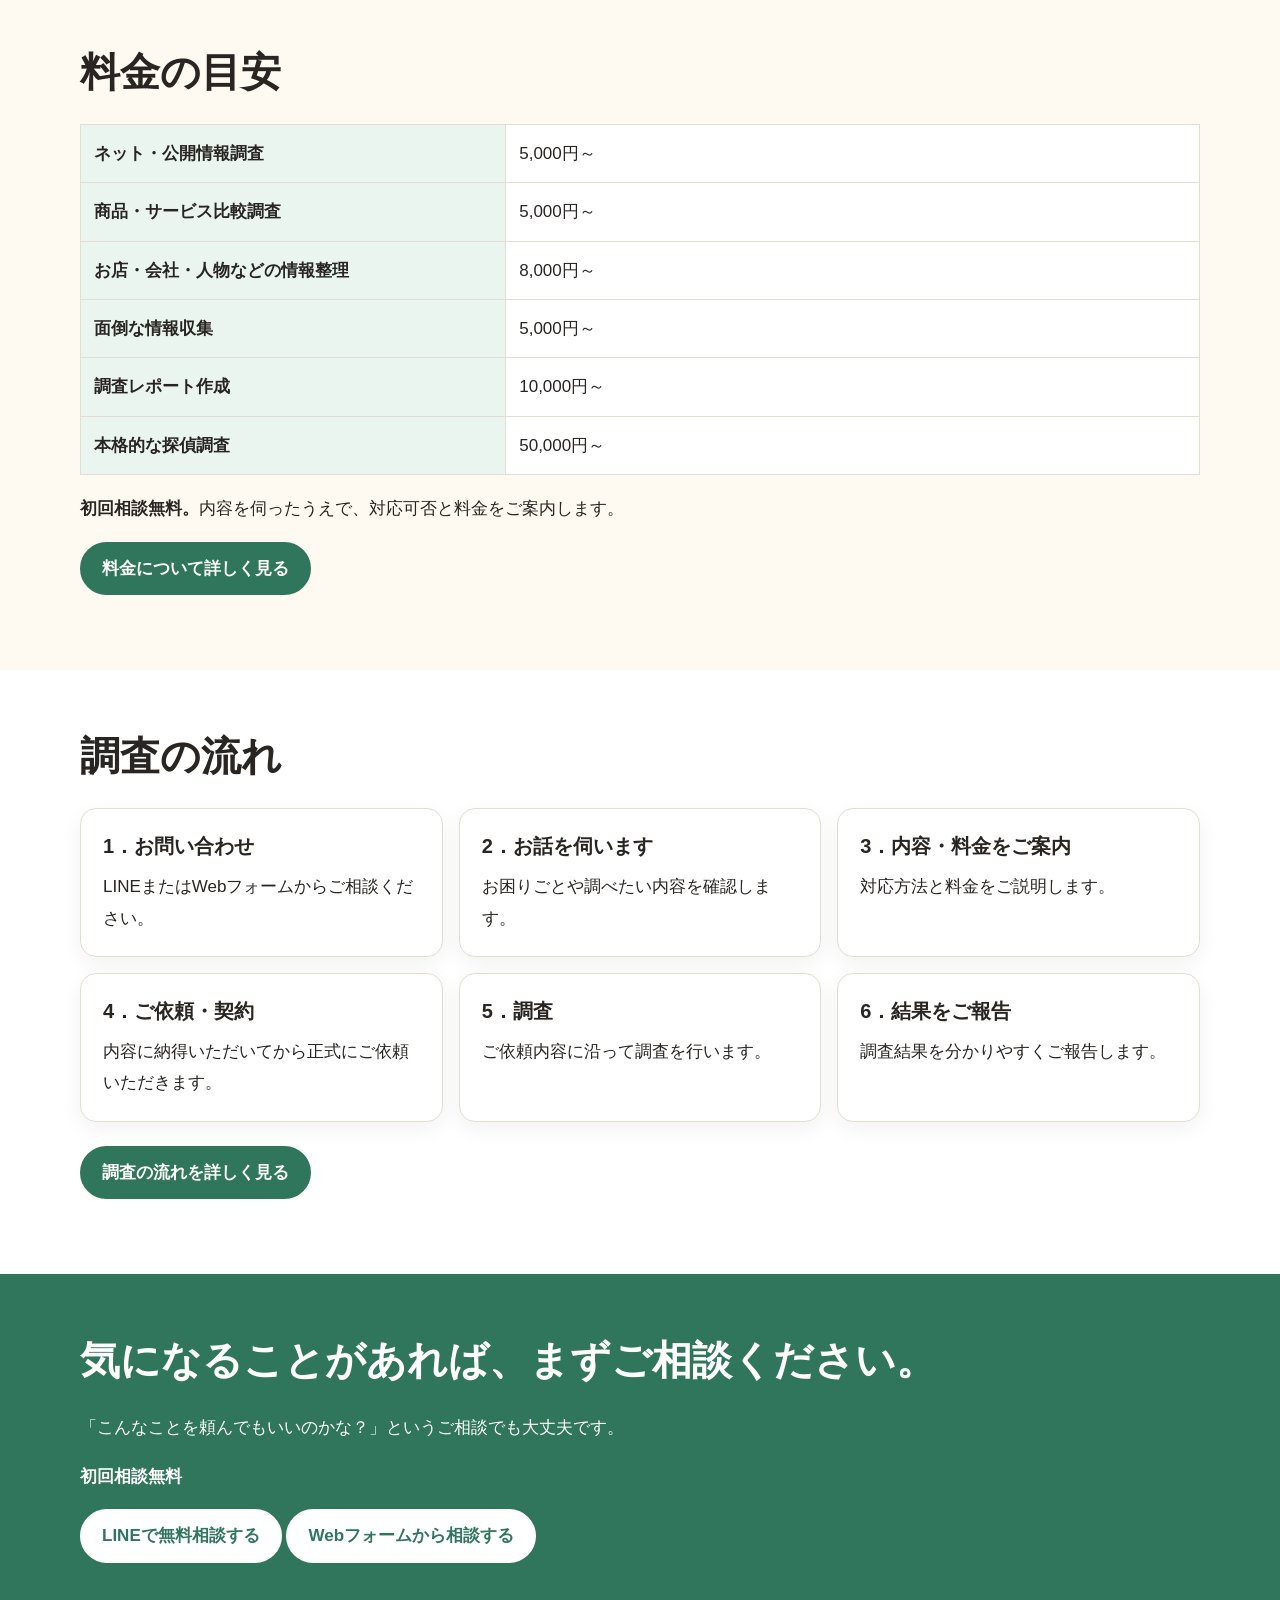
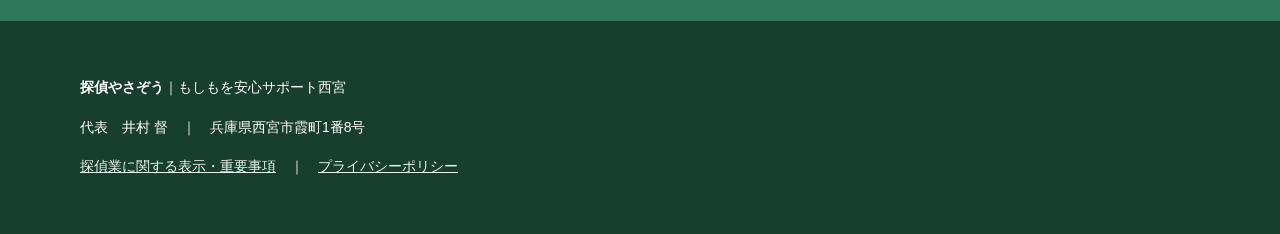
==== commit 89450727: "Add files via upload" ====
--- a/index.html
+++ b/index.html
@@ -1,10 +1,12 @@
-<!doctype html><html lang="ja"><head><!-- Google tag (gtag.js) -->
-<script async src="https://www.googletagmanager.com/gtag/js?id=G-EF1JP037MB"></script>
-<script>
-  window.dataLayer = window.dataLayer || [];
-  function gtag(){dataLayer.push(arguments);}
-  gtag('js', new Date());
-
-  gtag('config', 'G-EF1JP037MB');
-</script> <meta charset="utf-8"><meta name="viewport" content="width=device-width,initial-scale=1"><title>探偵やさぞう｜もしもを安心サポート西宮</title><link rel="stylesheet" href="assets/style.css"></head><body><header class="head"><div class="wrap headin"><a class="logo" href="index.html"><small>もしもを安心サポート西宮</small><strong>探偵やさぞう</strong></a><input class="menu-toggle" type="checkbox" id="menu-toggle"><label class="menu-label" for="menu-toggle" aria-label="メニュー"><span class="open">☰</span><span class="close">×</span></label><nav class="nav"><a href="index.html">ホーム</a><a href="about.html">探偵やさぞう</a><a href="services.html">調査・サービス</a><a href="price.html">料金</a><a href="flow.html">調査の流れ</a><a href="faq.html">よくある質問</a><a href="area.html">対応地域</a><a href="office.html">事務所案内</a><a class="btn" href="contact.html">お問い合わせ</a></nav></div></header>
-<main><section class="hero"><div class="wrap hero-inner"><img src="assets/tantei-yasazou-hero.png" alt="気になること、調べます。探偵やさぞう"><div class="hero-copy"><span class="tag">もしもを安心サポート西宮</span><h1>気になること、<br>調べます。</h1><p class="lead">困ったこと、気になること。<br>一人で抱えなくて大丈夫です。<br>探偵やさぞうが、まずお話を伺い、一緒に考え、調べ、分かりやすく整理します。</p><a class="btn" href="contact.html">まずは相談する</a></div></div></section><section class="sec"><div class="wrap"><h2>「誰に相談したらいい？」を、ひとりにしない。</h2><div class="grid"><div class="card"><h3>自分で調べるのが大変</h3><p>情報が多く、どこを見ればいいか分からない。</p></div><div class="card"><h3>情報を整理したい</h3><p>集めた情報を比較し、分かりやすくまとめたい。</p></div><div class="card"><h3>まず話を聞いてほしい</h3><p>何を頼めばいいか分からない段階でも大丈夫です。</p></div></div></div></section><section class="sec alt"><div class="wrap"><h2>探偵やさぞうができること</h2><div class="grid"><div class="card"><h3>🌐 公開情報調査</h3><p>ネット上の公開情報を調べます。</p><b class="price">5,000円～</b></div><div class="card"><h3>🛒 比較調査</h3><p>商品・サービスを比較します。</p><b class="price">5,000円～</b></div><div class="card"><h3>🗂️ 情報整理</h3><p>お店・会社・人物などを整理します。</p><b class="price">8,000円～</b></div><div class="card"><h3>📄 レポート作成</h3><p>調べた情報をまとめます。</p><b class="price">10,000円～</b></div><div class="card"><h3>🕵️ 探偵調査</h3><p>人探し・行動調査など。</p><b class="price">50,000円～</b></div></div></div></section><section class="sec green"><div class="wrap"><h2>どんなことでも、まずはご相談ください。</h2><a class="btn" href="https://lin.ee/oAWZvcK">LINEで相談する</a></div></section></main><div class="sticky-contact"><a class="btn line" href="https://lin.ee/oAWZvcK">LINEで相談</a><a class="btn" href="contact.html">お問い合わせ</a></div><footer class="footer"><div class="wrap"><p><b>探偵やさぞう</b>｜もしもを安心サポート西宮</p><p>代表　井村 督　｜　兵庫県西宮市霞町1番8号</p><p><a href="legal.html">探偵業に関する表示・重要事項</a>　｜　<a href="privacy.html">プライバシーポリシー</a></p></div></footer></body></html>+<!doctype html><html lang="ja"><head><meta charset="utf-8"><meta name="viewport" content="width=device-width,initial-scale=1"><title>探偵やさぞう｜気になること、調べます｜もしもを安心サポート西宮</title><meta name="description" content="探偵やさぞうは、ネット・公開情報調査、商品・サービス比較、お店・会社・人物の情報整理、面倒な情報収集、調査レポート作成など、身近な『調べたい』から本格的な探偵調査まで対応します。初回相談無料。"><link rel="stylesheet" href="assets/style.css"><!-- Google tag (gtag.js) --><script async src="https://www.googletagmanager.com/gtag/js?id=G-EF1JP037MB"></script><script>window.dataLayer=window.dataLayer||[];function gtag(){dataLayer.push(arguments);}gtag('js',new Date());gtag('config','G-EF1JP037MB');</script></head><body><header class="head"><div class="wrap headin"><a class="logo" href="index.html"><small>もしもを安心サポート西宮</small><strong>探偵やさぞう</strong></a><input class="menu-toggle" type="checkbox" id="menu-toggle"><label class="menu-label" for="menu-toggle" aria-label="メニュー"><span class="open">☰</span><span class="close">×</span></label><nav class="nav"><a href="index.html">ホーム</a><a href="about.html">探偵やさぞう</a><a href="services.html">調査・サービス</a><a href="price.html">料金</a><a href="flow.html">調査の流れ</a><a href="faq.html">よくある質問</a><a href="area.html">対応地域</a><a href="office.html">事務所案内</a><a class="btn" href="contact.html">お問い合わせ</a></nav></div></header>
+<main>
+<section class="hero"><div class="wrap hero-inner"><img src="assets/tantei-yasazou-hero.png" alt="気になること、調べます。探偵やさぞう"><div class="hero-copy"><span class="tag">もしもを安心サポート西宮</span><h1>気になること、<br>調べます。</h1><p class="lead">自分で調べるのは大変。<br>情報が多すぎて、何を信じればいいか分からない。<br>そんなときは、まずご相談ください。<br>ネットや公開情報の調査から、比較・情報整理、本格的な探偵調査まで対応します。</p><a class="btn" href="contact.html">まずは無料で相談する</a></div></div></section>
+<section class="sec"><div class="wrap"><h2>こんなお悩みありませんか？</h2><div class="grid"><div class="card"><h3>自分で調べるのが大変</h3><p>情報が多く、どこを見ればいいのか分からない。</p></div><div class="card"><h3>比較して決めたい</h3><p>商品やサービスを比べたいけれど、時間がない。</p></div><div class="card"><h3>情報を整理したい</h3><p>集めた情報を整理して、分かりやすくまとめたい。</p></div></div></div></section>
+<section class="sec alt"><div class="wrap"><h2>こんなこと、調べられます</h2><div class="grid"><div class="card"><h3>会社・お店について調べたい</h3><p>気になる会社やお店について、公開されている情報を調べて整理します。</p></div><div class="card"><h3>商品・サービスを比較したい</h3><p>気になる商品やサービスを条件に合わせて比較します。</p></div><div class="card"><h3>ネットの情報を整理したい</h3><p>ネット上にある情報を調べ、必要な内容を分かりやすくまとめます。</p></div><div class="card"><h3>自分では調べる時間がない</h3><p>時間のかかる情報収集を代わりにお手伝いします。</p></div><div class="card"><h3>気になる人について調べたい</h3><p>公開情報を中心に、必要な情報を調べて整理します。</p></div><div class="card"><h3>何を頼めばいいか分からない</h3><p>「こんなことを頼んでもいいのかな？」という段階でもご相談ください。</p></div></div><p class="notice" style="margin-top:22px"><strong>探偵に頼むほどではないかも……</strong>と思っていることでも大丈夫です。まずは内容をお聞かせください。</p></div></section>
+<section class="sec"><div class="wrap"><h2>探偵やさぞうができること</h2><div class="grid"><div class="card"><h3>🌐 公開情報調査</h3><p>ネット上などに公開されている情報を調べます。</p><b class="price">5,000円～</b></div><div class="card"><h3>🛒 商品・サービス比較</h3><p>複数の商品・サービスを条件に合わせて比較します。</p><b class="price">5,000円～</b></div><div class="card"><h3>🗂️ お店・会社・人物の情報整理</h3><p>必要な公開情報を調べ、分かりやすく整理します。</p><b class="price">8,000円～</b></div><div class="card"><h3>📚 面倒な情報収集</h3><p>時間のかかる情報収集をお手伝いします。</p><b class="price">5,000円～</b></div><div class="card"><h3>📄 調査レポート作成</h3><p>調べた内容を整理してレポートにまとめます。</p><b class="price">10,000円～</b></div></div><p style="margin-top:24px"><a class="btn" href="services.html">調査・サービスを詳しく見る</a></p></div></section>
+<section class="sec alt"><div class="wrap"><h2>本格的な探偵調査も対応しています</h2><div class="grid"><div class="card"><h3>人探し・所在確認</h3><p>必要な情報を確認し、所在確認などの調査を行います。</p><b class="price">50,000円～</b></div><div class="card"><h3>素行・行動調査</h3><p>ご相談内容に応じて、行動などを確認する調査です。</p><b class="price">50,000円～</b></div><div class="card"><h3>浮気・不倫調査</h3><p>ご相談内容を伺ったうえで、調査方法と料金をご案内します。</p><b class="price">100,000円～</b></div></div><p class="notice" style="margin-top:22px">調査内容によってはお受けできない場合があります。まずはご相談ください。</p></div></section>
+<section class="sec"><div class="wrap"><h2>探偵やさぞうは、まず話を聞きます。</h2><div class="two"><div><p>探偵に相談するのは、少し勇気がいる。そんな方にも、気軽に話してもらえる存在でありたいと考えています。</p><p>いきなり調査をすすめるのではなく、まずお話を伺います。</p></div><div class="card"><h3>こんな段階でも大丈夫です</h3><p>「何を調べればいいか分からない」</p><p>「調査を頼んだほうがいいのか分からない」</p><p>「まず話を聞いてほしい」</p></div></div></div></section>
+<section class="sec alt"><div class="wrap"><h2>料金の目安</h2><table><tr><th>ネット・公開情報調査</th><td>5,000円～</td></tr><tr><th>商品・サービス比較調査</th><td>5,000円～</td></tr><tr><th>お店・会社・人物などの情報整理</th><td>8,000円～</td></tr><tr><th>面倒な情報収集</th><td>5,000円～</td></tr><tr><th>調査レポート作成</th><td>10,000円～</td></tr><tr><th>本格的な探偵調査</th><td>50,000円～</td></tr></table><p style="margin-top:18px"><strong>初回相談無料。</strong>内容を伺ったうえで、対応可否と料金をご案内します。</p><p><a class="btn" href="price.html">料金について詳しく見る</a></p></div></section>
+<section class="sec"><div class="wrap"><h2>調査の流れ</h2><div class="grid"><div class="card"><h3>1．お問い合わせ</h3><p>LINEまたはWebフォームからご相談ください。</p></div><div class="card"><h3>2．お話を伺います</h3><p>お困りごとや調べたい内容を確認します。</p></div><div class="card"><h3>3．内容・料金をご案内</h3><p>対応方法と料金をご説明します。</p></div><div class="card"><h3>4．ご依頼・契約</h3><p>内容に納得いただいてから正式にご依頼いただきます。</p></div><div class="card"><h3>5．調査</h3><p>ご依頼内容に沿って調査を行います。</p></div><div class="card"><h3>6．結果をご報告</h3><p>調査結果を分かりやすくご報告します。</p></div></div><p style="margin-top:24px"><a class="btn" href="flow.html">調査の流れを詳しく見る</a></p></div></section>
+<section class="sec green"><div class="wrap"><h2>気になることがあれば、まずご相談ください。</h2><p>「こんなことを頼んでもいいのかな？」というご相談でも大丈夫です。</p><p><strong>初回相談無料</strong></p><a class="btn" href="https://lin.ee/oAWZvcK">LINEで無料相談する</a> <a class="btn" href="contact.html">Webフォームから相談する</a></div></section>
+</main><div class="sticky-contact"><a class="btn line" href="https://lin.ee/oAWZvcK">LINEで相談</a><a class="btn" href="contact.html">お問い合わせ</a></div><footer class="footer"><div class="wrap"><p><b>探偵やさぞう</b>｜もしもを安心サポート西宮</p><p>代表　井村 督　｜　兵庫県西宮市霞町1番8号</p><p><a href="legal.html">探偵業に関する表示・重要事項</a>　｜　<a href="privacy.html">プライバシーポリシー</a></p></div></footer></body></html>
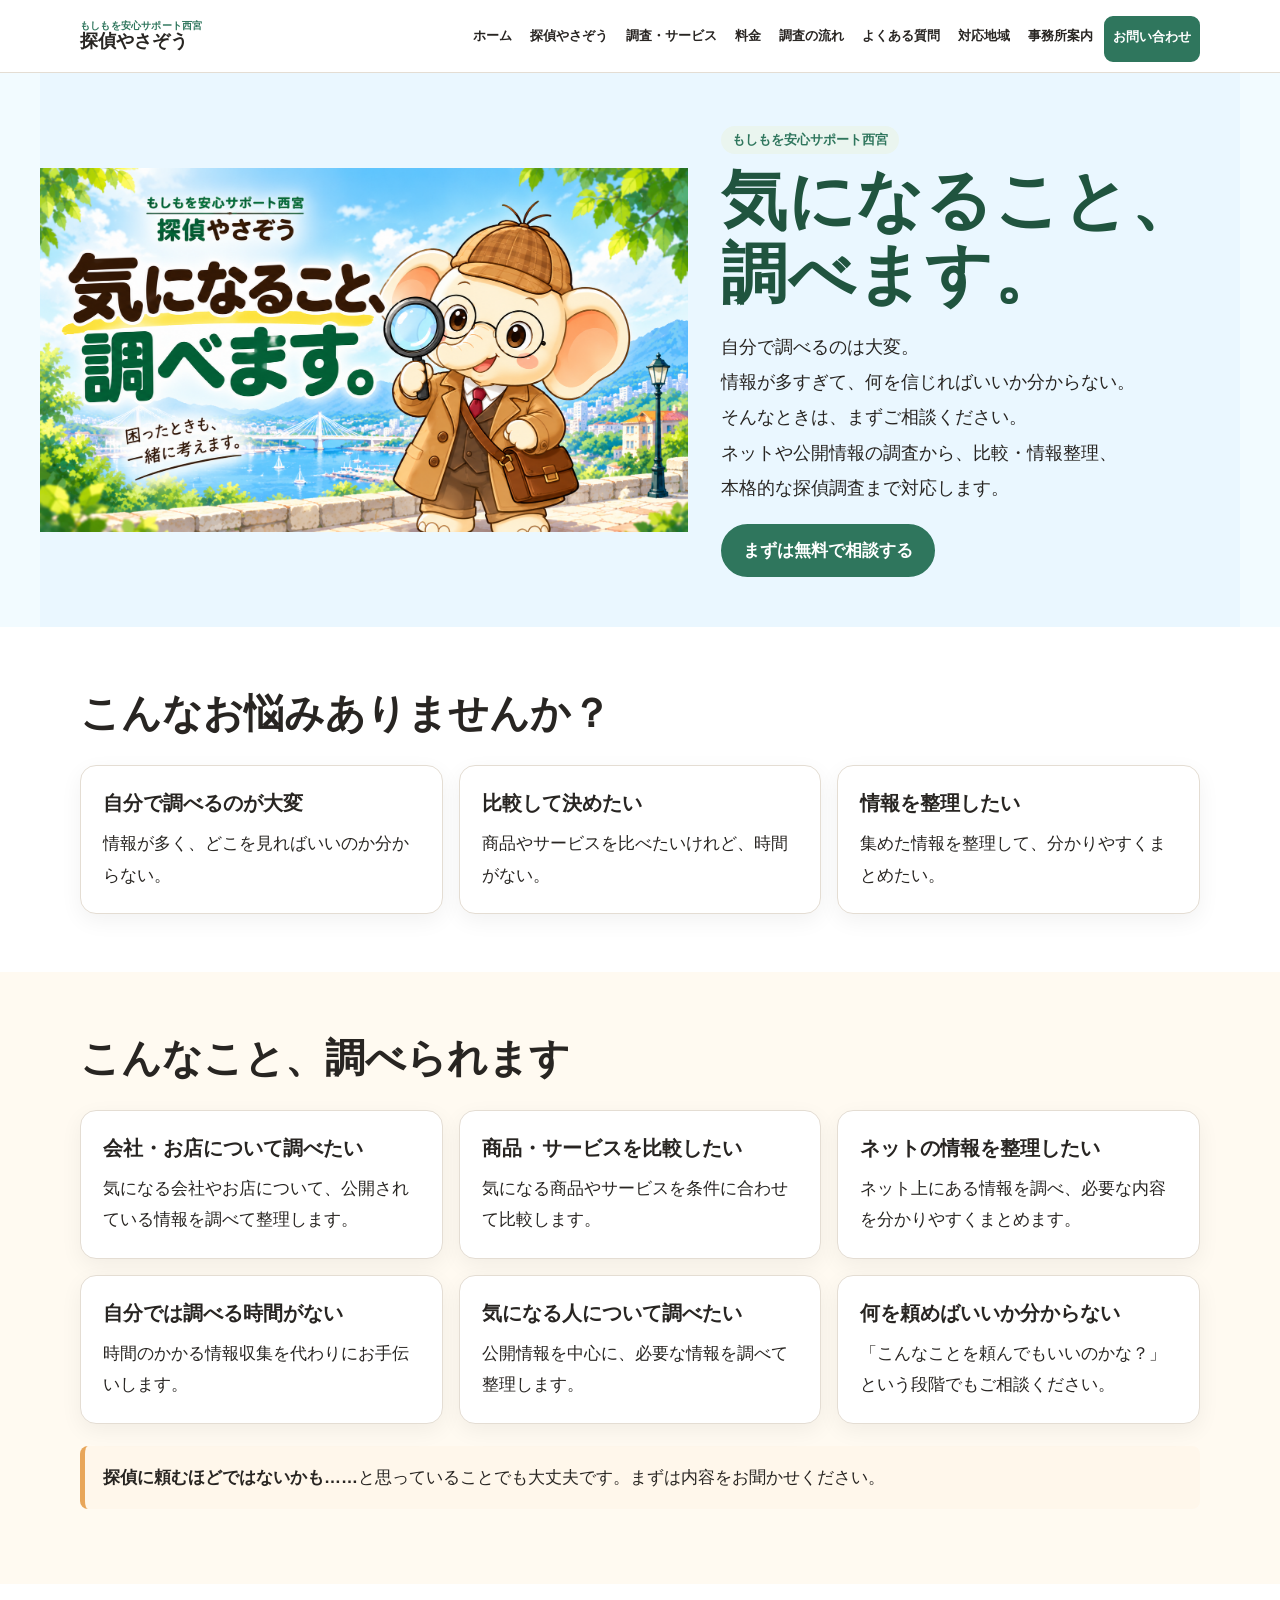
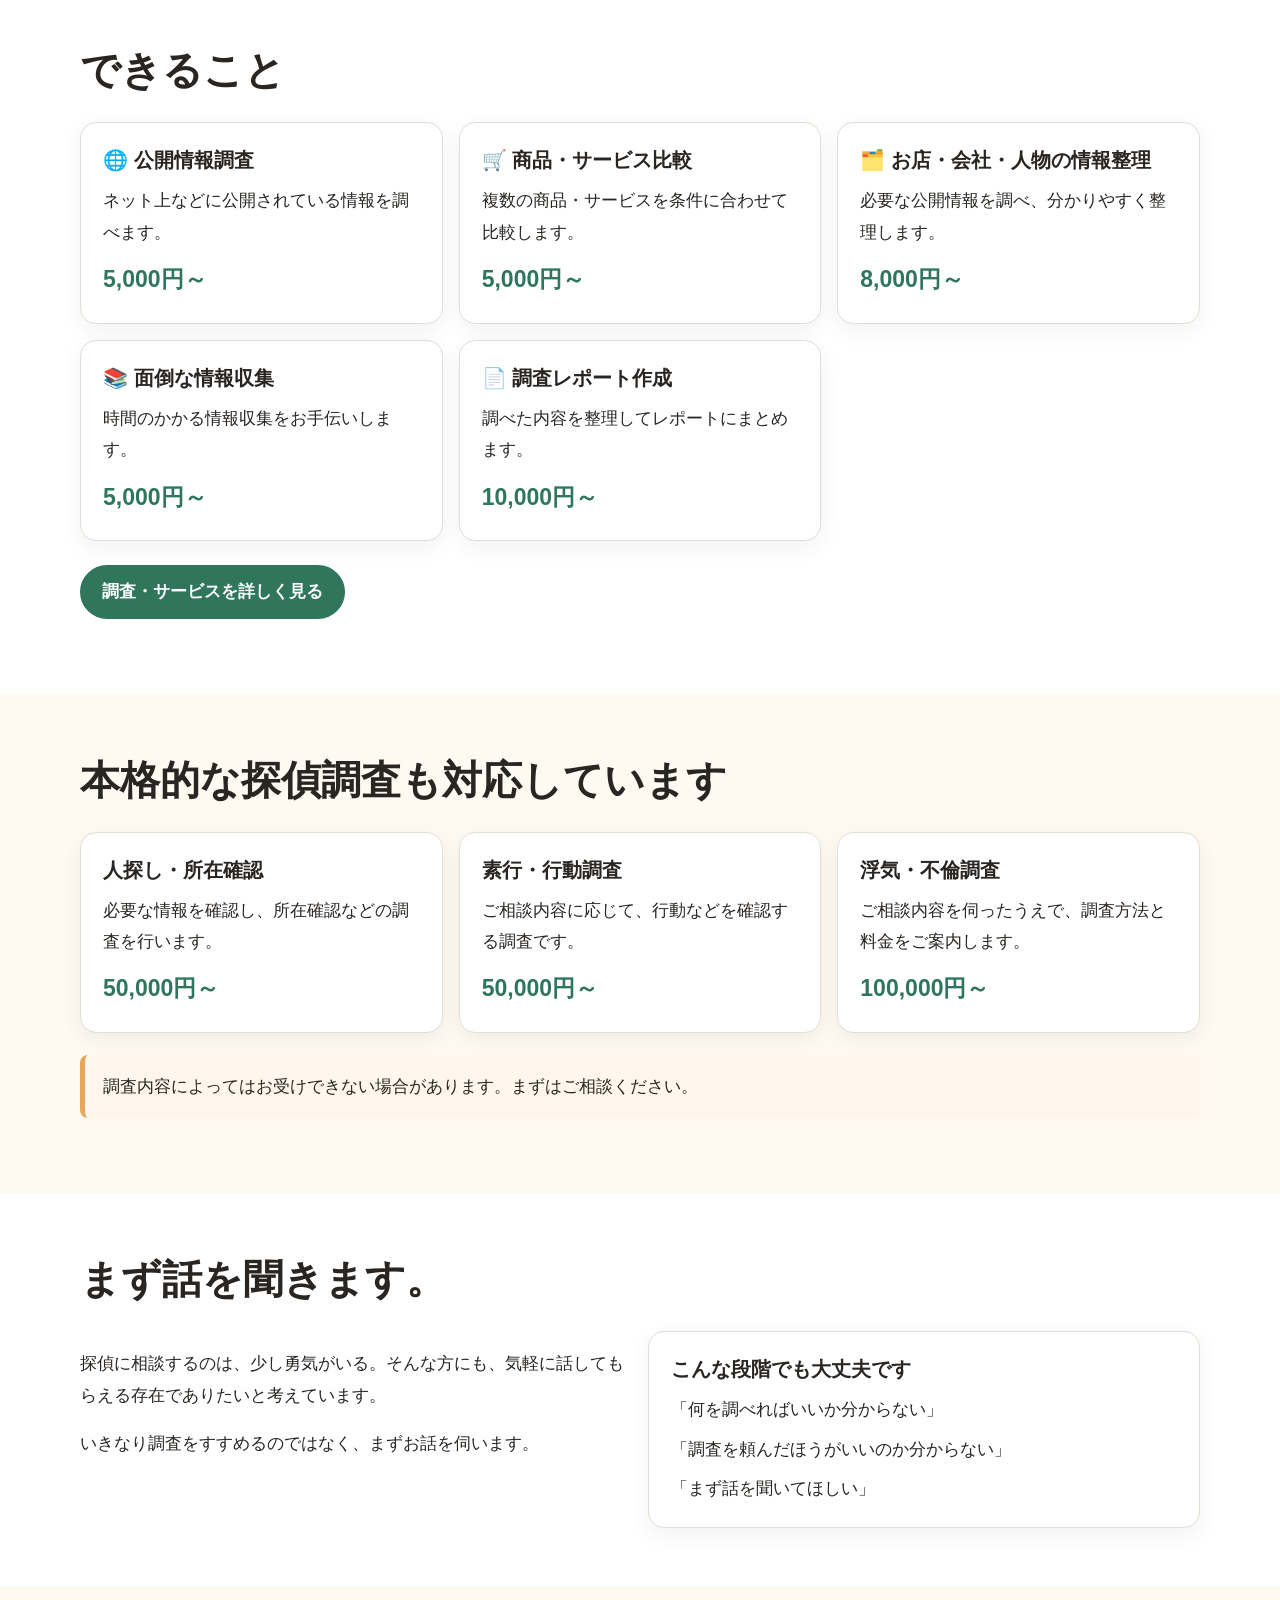
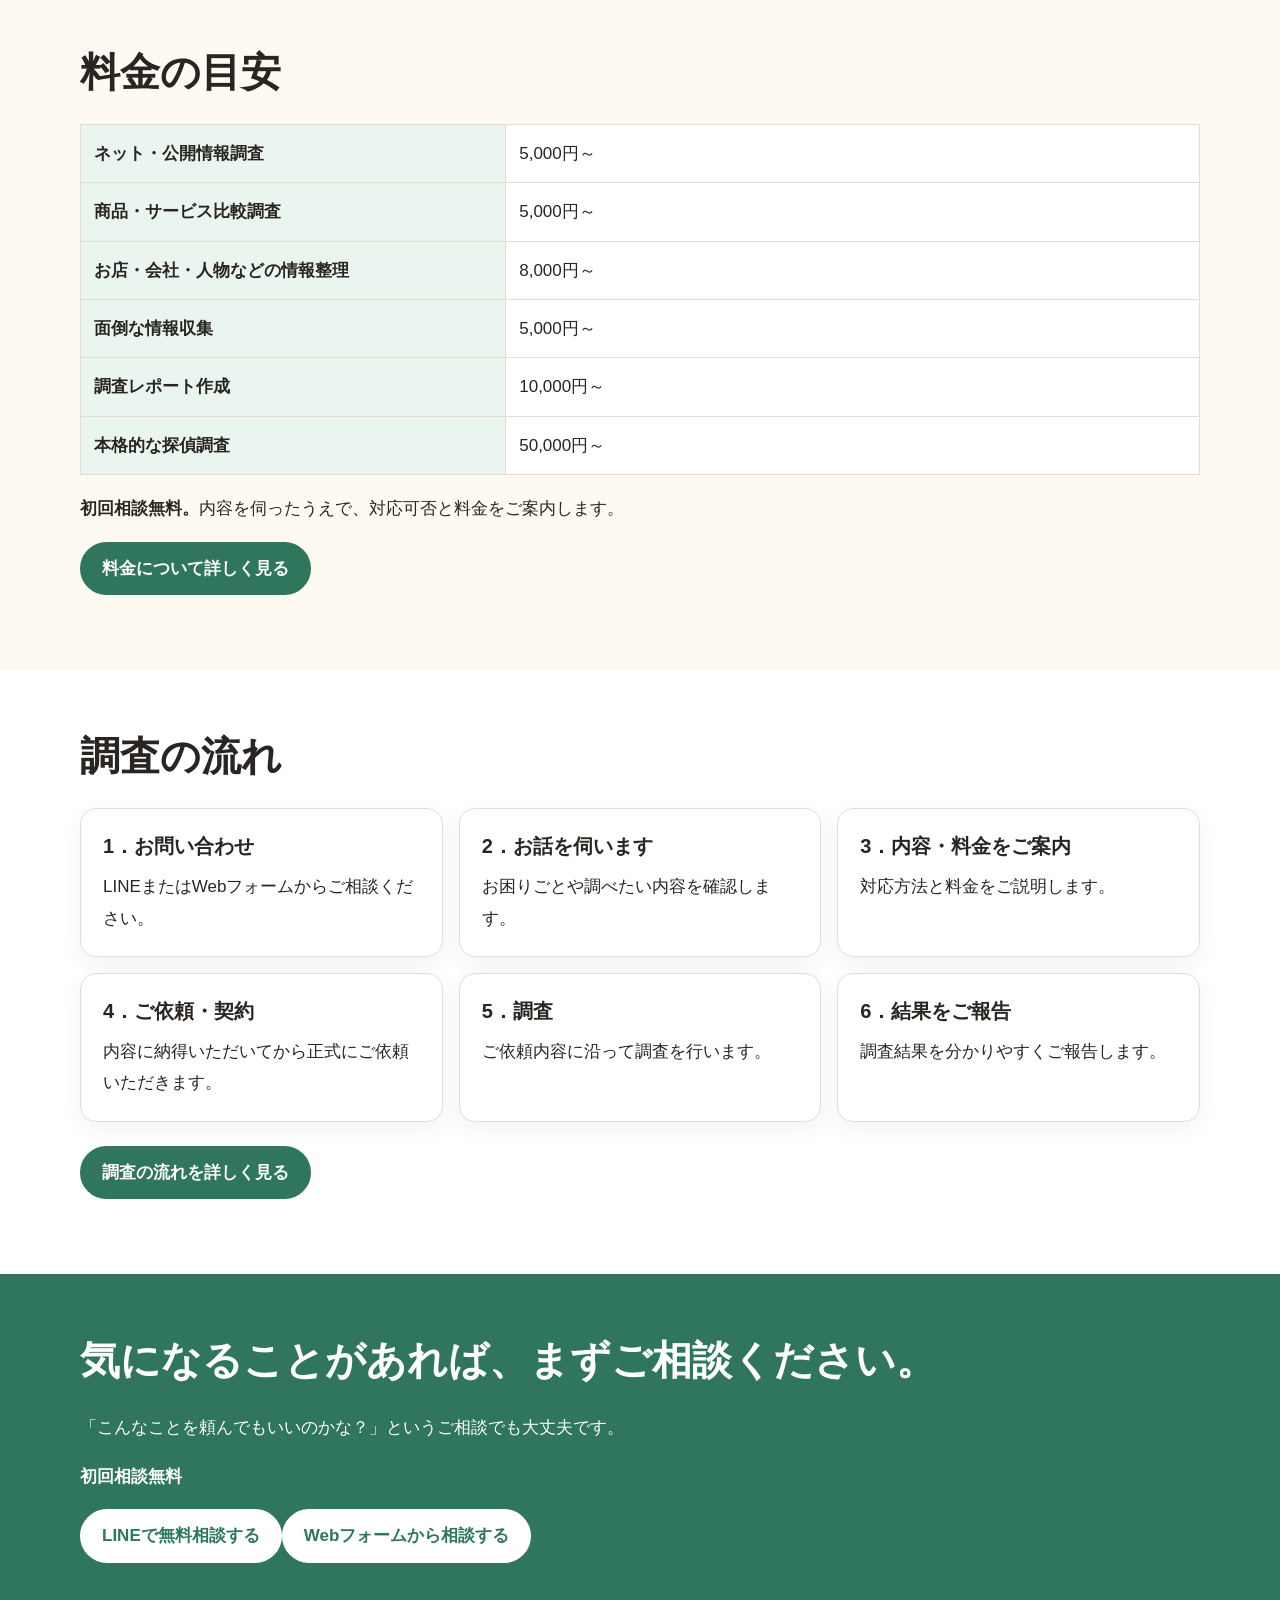
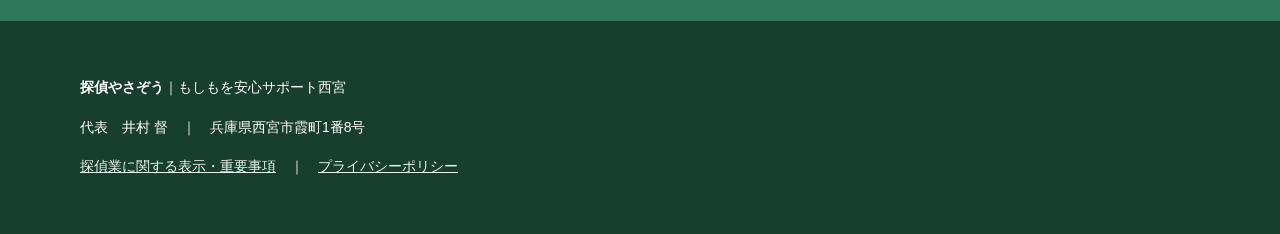
==== commit be954887: "Add files via upload" ====
--- a/index.html
+++ b/index.html
@@ -3,10 +3,10 @@
 <section class="hero"><div class="wrap hero-inner"><img src="assets/tantei-yasazou-hero.png" alt="気になること、調べます。探偵やさぞう"><div class="hero-copy"><span class="tag">もしもを安心サポート西宮</span><h1>気になること、<br>調べます。</h1><p class="lead">自分で調べるのは大変。<br>情報が多すぎて、何を信じればいいか分からない。<br>そんなときは、まずご相談ください。<br>ネットや公開情報の調査から、比較・情報整理、本格的な探偵調査まで対応します。</p><a class="btn" href="contact.html">まずは無料で相談する</a></div></div></section>
 <section class="sec"><div class="wrap"><h2>こんなお悩みありませんか？</h2><div class="grid"><div class="card"><h3>自分で調べるのが大変</h3><p>情報が多く、どこを見ればいいのか分からない。</p></div><div class="card"><h3>比較して決めたい</h3><p>商品やサービスを比べたいけれど、時間がない。</p></div><div class="card"><h3>情報を整理したい</h3><p>集めた情報を整理して、分かりやすくまとめたい。</p></div></div></div></section>
 <section class="sec alt"><div class="wrap"><h2>こんなこと、調べられます</h2><div class="grid"><div class="card"><h3>会社・お店について調べたい</h3><p>気になる会社やお店について、公開されている情報を調べて整理します。</p></div><div class="card"><h3>商品・サービスを比較したい</h3><p>気になる商品やサービスを条件に合わせて比較します。</p></div><div class="card"><h3>ネットの情報を整理したい</h3><p>ネット上にある情報を調べ、必要な内容を分かりやすくまとめます。</p></div><div class="card"><h3>自分では調べる時間がない</h3><p>時間のかかる情報収集を代わりにお手伝いします。</p></div><div class="card"><h3>気になる人について調べたい</h3><p>公開情報を中心に、必要な情報を調べて整理します。</p></div><div class="card"><h3>何を頼めばいいか分からない</h3><p>「こんなことを頼んでもいいのかな？」という段階でもご相談ください。</p></div></div><p class="notice" style="margin-top:22px"><strong>探偵に頼むほどではないかも……</strong>と思っていることでも大丈夫です。まずは内容をお聞かせください。</p></div></section>
-<section class="sec"><div class="wrap"><h2>探偵やさぞうができること</h2><div class="grid"><div class="card"><h3>🌐 公開情報調査</h3><p>ネット上などに公開されている情報を調べます。</p><b class="price">5,000円～</b></div><div class="card"><h3>🛒 商品・サービス比較</h3><p>複数の商品・サービスを条件に合わせて比較します。</p><b class="price">5,000円～</b></div><div class="card"><h3>🗂️ お店・会社・人物の情報整理</h3><p>必要な公開情報を調べ、分かりやすく整理します。</p><b class="price">8,000円～</b></div><div class="card"><h3>📚 面倒な情報収集</h3><p>時間のかかる情報収集をお手伝いします。</p><b class="price">5,000円～</b></div><div class="card"><h3>📄 調査レポート作成</h3><p>調べた内容を整理してレポートにまとめます。</p><b class="price">10,000円～</b></div></div><p style="margin-top:24px"><a class="btn" href="services.html">調査・サービスを詳しく見る</a></p></div></section>
+<section class="sec"><div class="wrap"><h2>できること</h2><div class="grid"><div class="card"><h3>🌐 公開情報調査</h3><p>ネット上などに公開されている情報を調べます。</p><b class="price">5,000円～</b></div><div class="card"><h3>🛒 商品・サービス比較</h3><p>複数の商品・サービスを条件に合わせて比較します。</p><b class="price">5,000円～</b></div><div class="card"><h3>🗂️ お店・会社・人物の情報整理</h3><p>必要な公開情報を調べ、分かりやすく整理します。</p><b class="price">8,000円～</b></div><div class="card"><h3>📚 面倒な情報収集</h3><p>時間のかかる情報収集をお手伝いします。</p><b class="price">5,000円～</b></div><div class="card"><h3>📄 調査レポート作成</h3><p>調べた内容を整理してレポートにまとめます。</p><b class="price">10,000円～</b></div></div><p style="margin-top:24px"><a class="btn" href="services.html">調査・サービスを詳しく見る</a></p></div></section>
 <section class="sec alt"><div class="wrap"><h2>本格的な探偵調査も対応しています</h2><div class="grid"><div class="card"><h3>人探し・所在確認</h3><p>必要な情報を確認し、所在確認などの調査を行います。</p><b class="price">50,000円～</b></div><div class="card"><h3>素行・行動調査</h3><p>ご相談内容に応じて、行動などを確認する調査です。</p><b class="price">50,000円～</b></div><div class="card"><h3>浮気・不倫調査</h3><p>ご相談内容を伺ったうえで、調査方法と料金をご案内します。</p><b class="price">100,000円～</b></div></div><p class="notice" style="margin-top:22px">調査内容によってはお受けできない場合があります。まずはご相談ください。</p></div></section>
-<section class="sec"><div class="wrap"><h2>探偵やさぞうは、まず話を聞きます。</h2><div class="two"><div><p>探偵に相談するのは、少し勇気がいる。そんな方にも、気軽に話してもらえる存在でありたいと考えています。</p><p>いきなり調査をすすめるのではなく、まずお話を伺います。</p></div><div class="card"><h3>こんな段階でも大丈夫です</h3><p>「何を調べればいいか分からない」</p><p>「調査を頼んだほうがいいのか分からない」</p><p>「まず話を聞いてほしい」</p></div></div></div></section>
+<section class="sec"><div class="wrap"><h2>まず話を聞きます。</h2><div class="two"><div><p>探偵に相談するのは、少し勇気がいる。そんな方にも、気軽に話してもらえる存在でありたいと考えています。</p><p>いきなり調査をすすめるのではなく、まずお話を伺います。</p></div><div class="card"><h3>こんな段階でも大丈夫です</h3><p>「何を調べればいいか分からない」</p><p>「調査を頼んだほうがいいのか分からない」</p><p>「まず話を聞いてほしい」</p></div></div></div></section>
 <section class="sec alt"><div class="wrap"><h2>料金の目安</h2><table><tr><th>ネット・公開情報調査</th><td>5,000円～</td></tr><tr><th>商品・サービス比較調査</th><td>5,000円～</td></tr><tr><th>お店・会社・人物などの情報整理</th><td>8,000円～</td></tr><tr><th>面倒な情報収集</th><td>5,000円～</td></tr><tr><th>調査レポート作成</th><td>10,000円～</td></tr><tr><th>本格的な探偵調査</th><td>50,000円～</td></tr></table><p style="margin-top:18px"><strong>初回相談無料。</strong>内容を伺ったうえで、対応可否と料金をご案内します。</p><p><a class="btn" href="price.html">料金について詳しく見る</a></p></div></section>
 <section class="sec"><div class="wrap"><h2>調査の流れ</h2><div class="grid"><div class="card"><h3>1．お問い合わせ</h3><p>LINEまたはWebフォームからご相談ください。</p></div><div class="card"><h3>2．お話を伺います</h3><p>お困りごとや調べたい内容を確認します。</p></div><div class="card"><h3>3．内容・料金をご案内</h3><p>対応方法と料金をご説明します。</p></div><div class="card"><h3>4．ご依頼・契約</h3><p>内容に納得いただいてから正式にご依頼いただきます。</p></div><div class="card"><h3>5．調査</h3><p>ご依頼内容に沿って調査を行います。</p></div><div class="card"><h3>6．結果をご報告</h3><p>調査結果を分かりやすくご報告します。</p></div></div><p style="margin-top:24px"><a class="btn" href="flow.html">調査の流れを詳しく見る</a></p></div></section>
-<section class="sec green"><div class="wrap"><h2>気になることがあれば、まずご相談ください。</h2><p>「こんなことを頼んでもいいのかな？」というご相談でも大丈夫です。</p><p><strong>初回相談無料</strong></p><a class="btn" href="https://lin.ee/oAWZvcK">LINEで無料相談する</a> <a class="btn" href="contact.html">Webフォームから相談する</a></div></section>
+<section class="sec green"><div class="wrap"><h2>気になることがあれば、まずご相談ください。</h2><p>「こんなことを頼んでもいいのかな？」というご相談でも大丈夫です。</p><p><strong>初回相談無料</strong></p><div class="cta-row"><a class="btn" href="https://lin.ee/oAWZvcK">LINEで無料相談する</a><a class="btn" href="contact.html">Webフォームから相談する</a></div></div></section>
 </main><div class="sticky-contact"><a class="btn line" href="https://lin.ee/oAWZvcK">LINEで相談</a><a class="btn" href="contact.html">お問い合わせ</a></div><footer class="footer"><div class="wrap"><p><b>探偵やさぞう</b>｜もしもを安心サポート西宮</p><p>代表　井村 督　｜　兵庫県西宮市霞町1番8号</p><p><a href="legal.html">探偵業に関する表示・重要事項</a>　｜　<a href="privacy.html">プライバシーポリシー</a></p></div></footer></body></html>
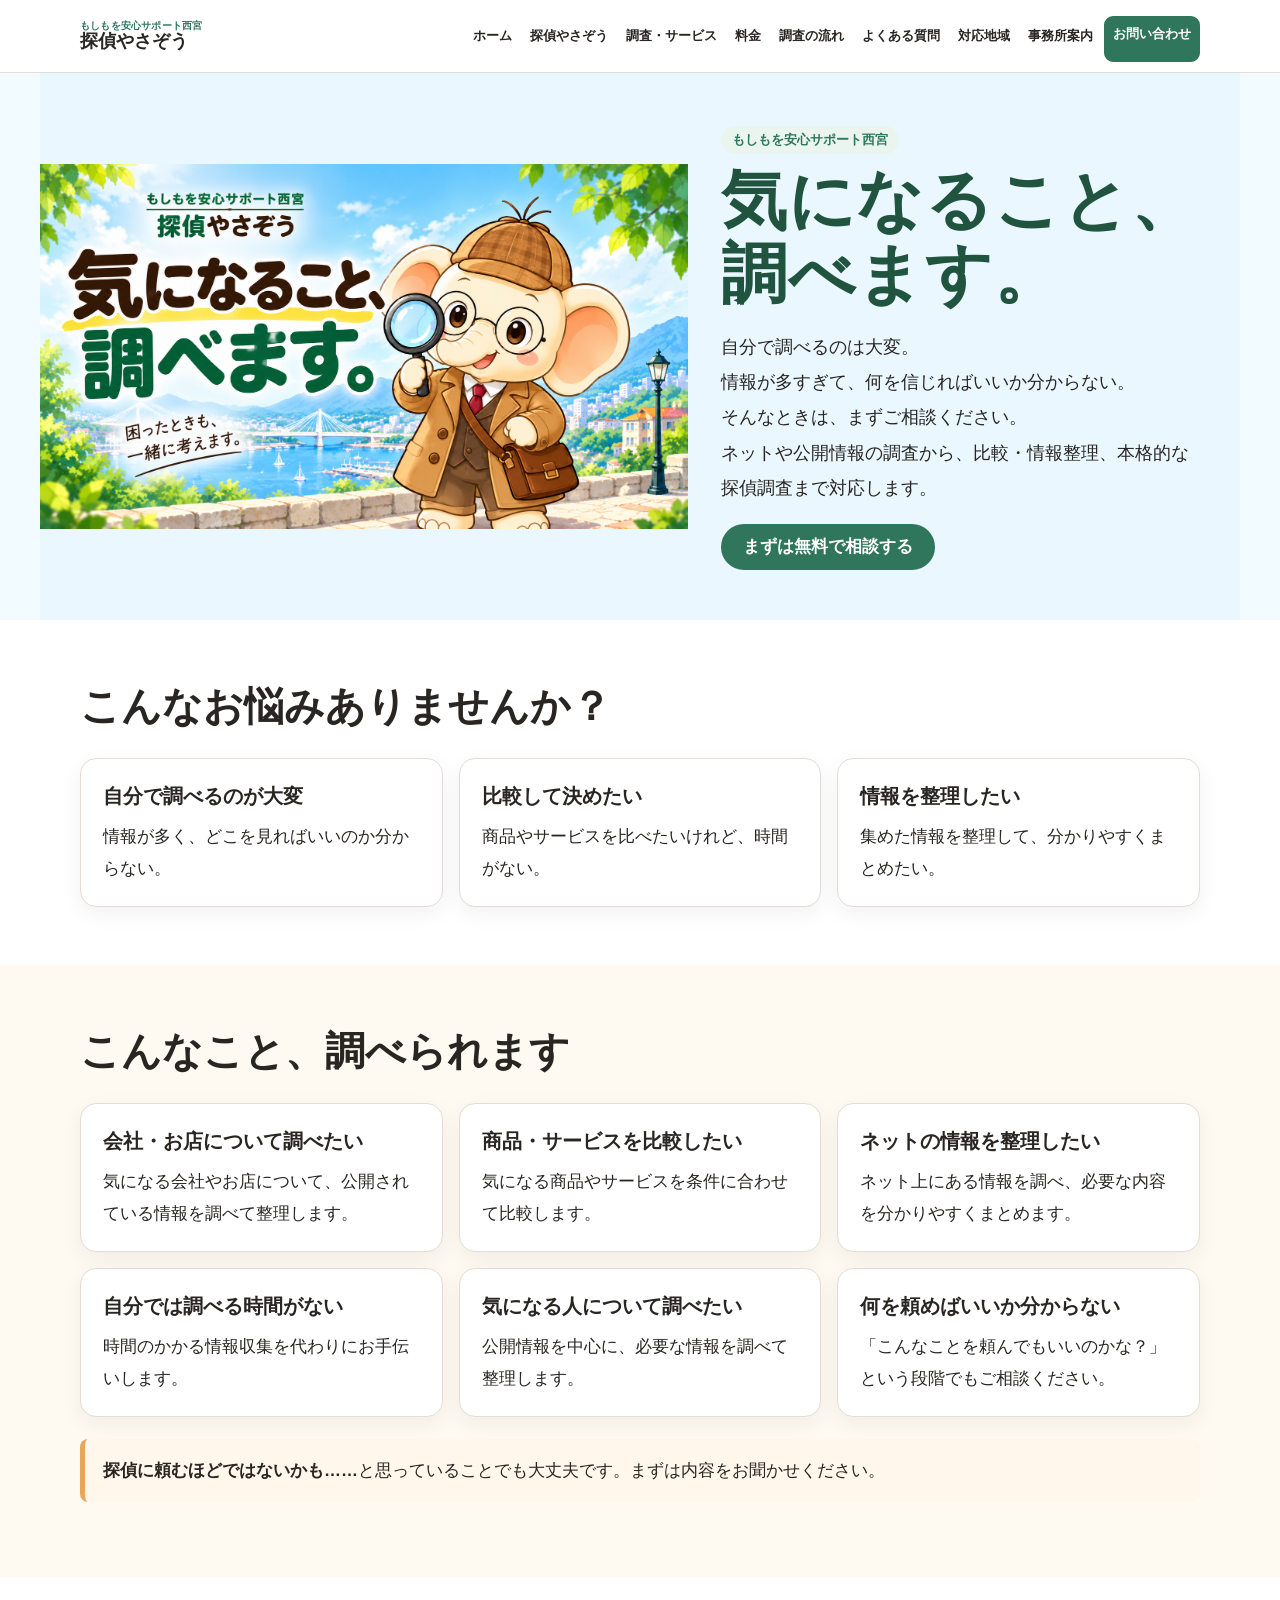
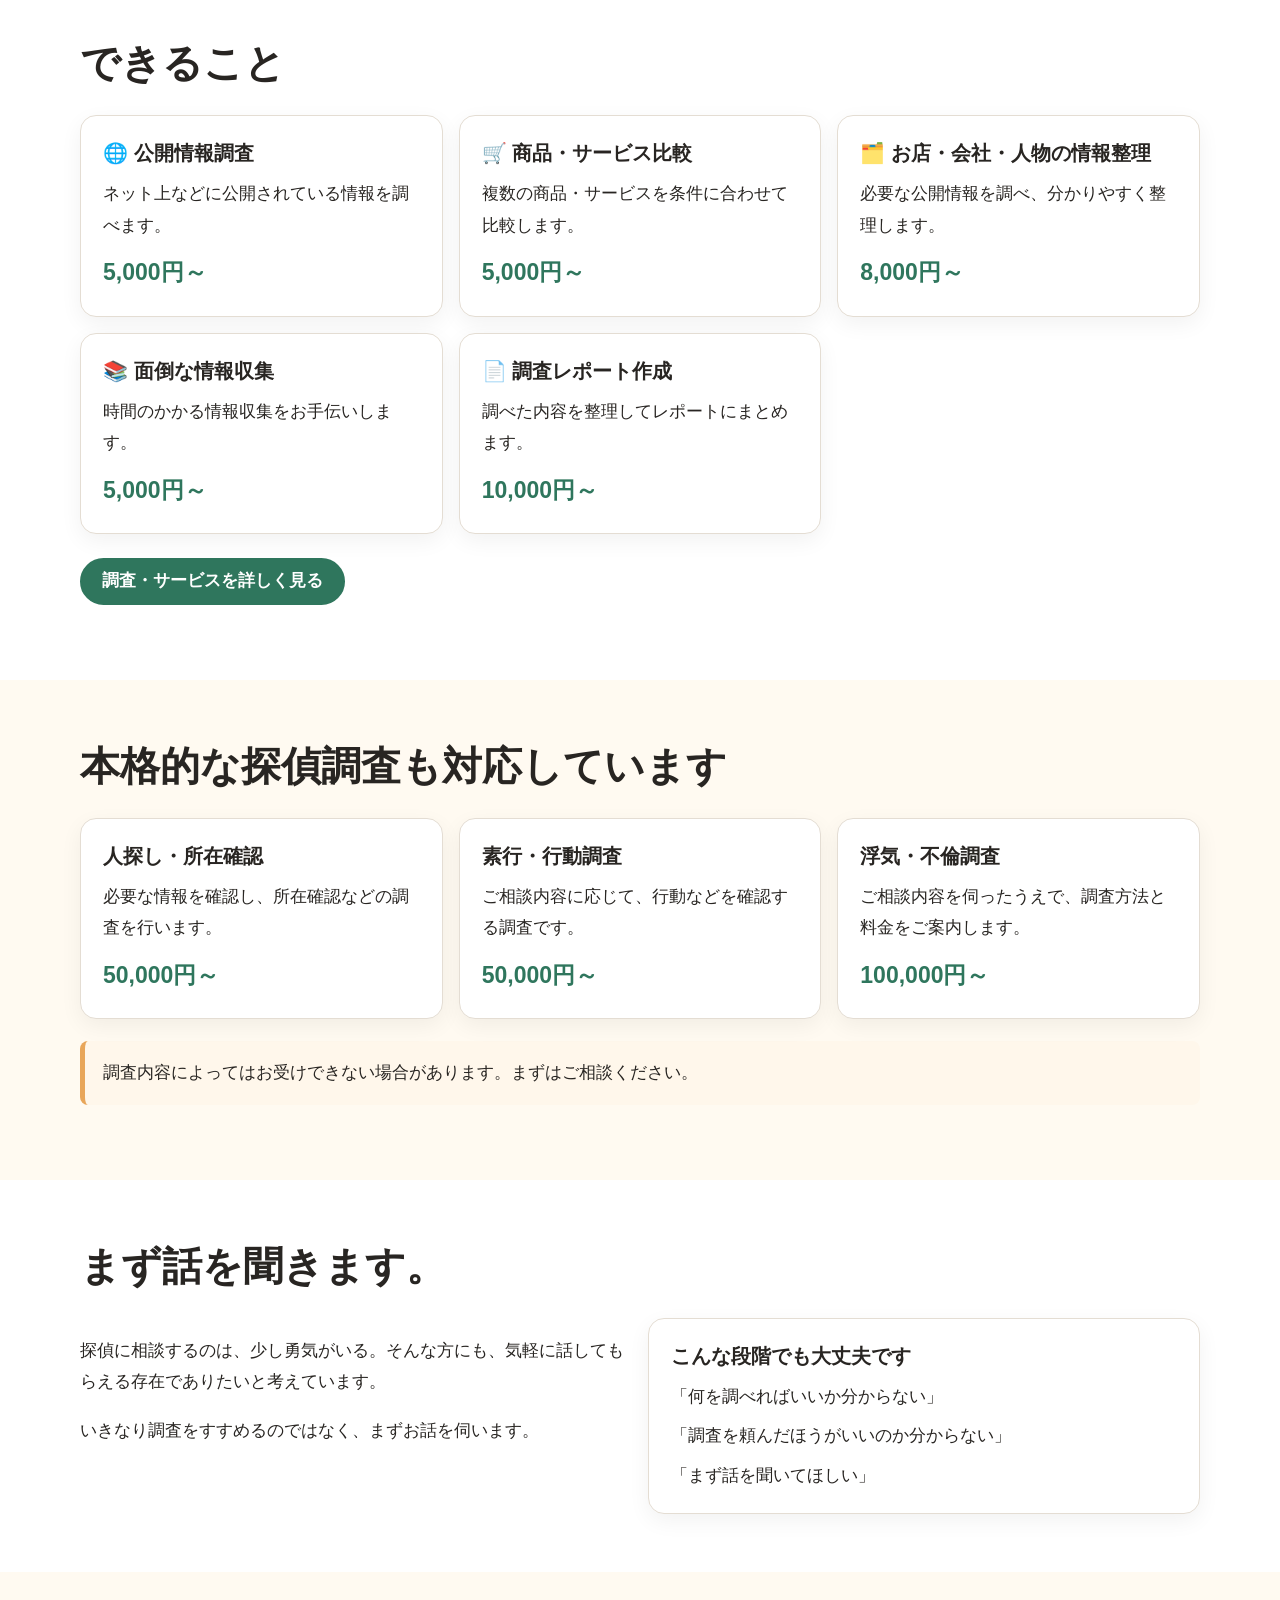
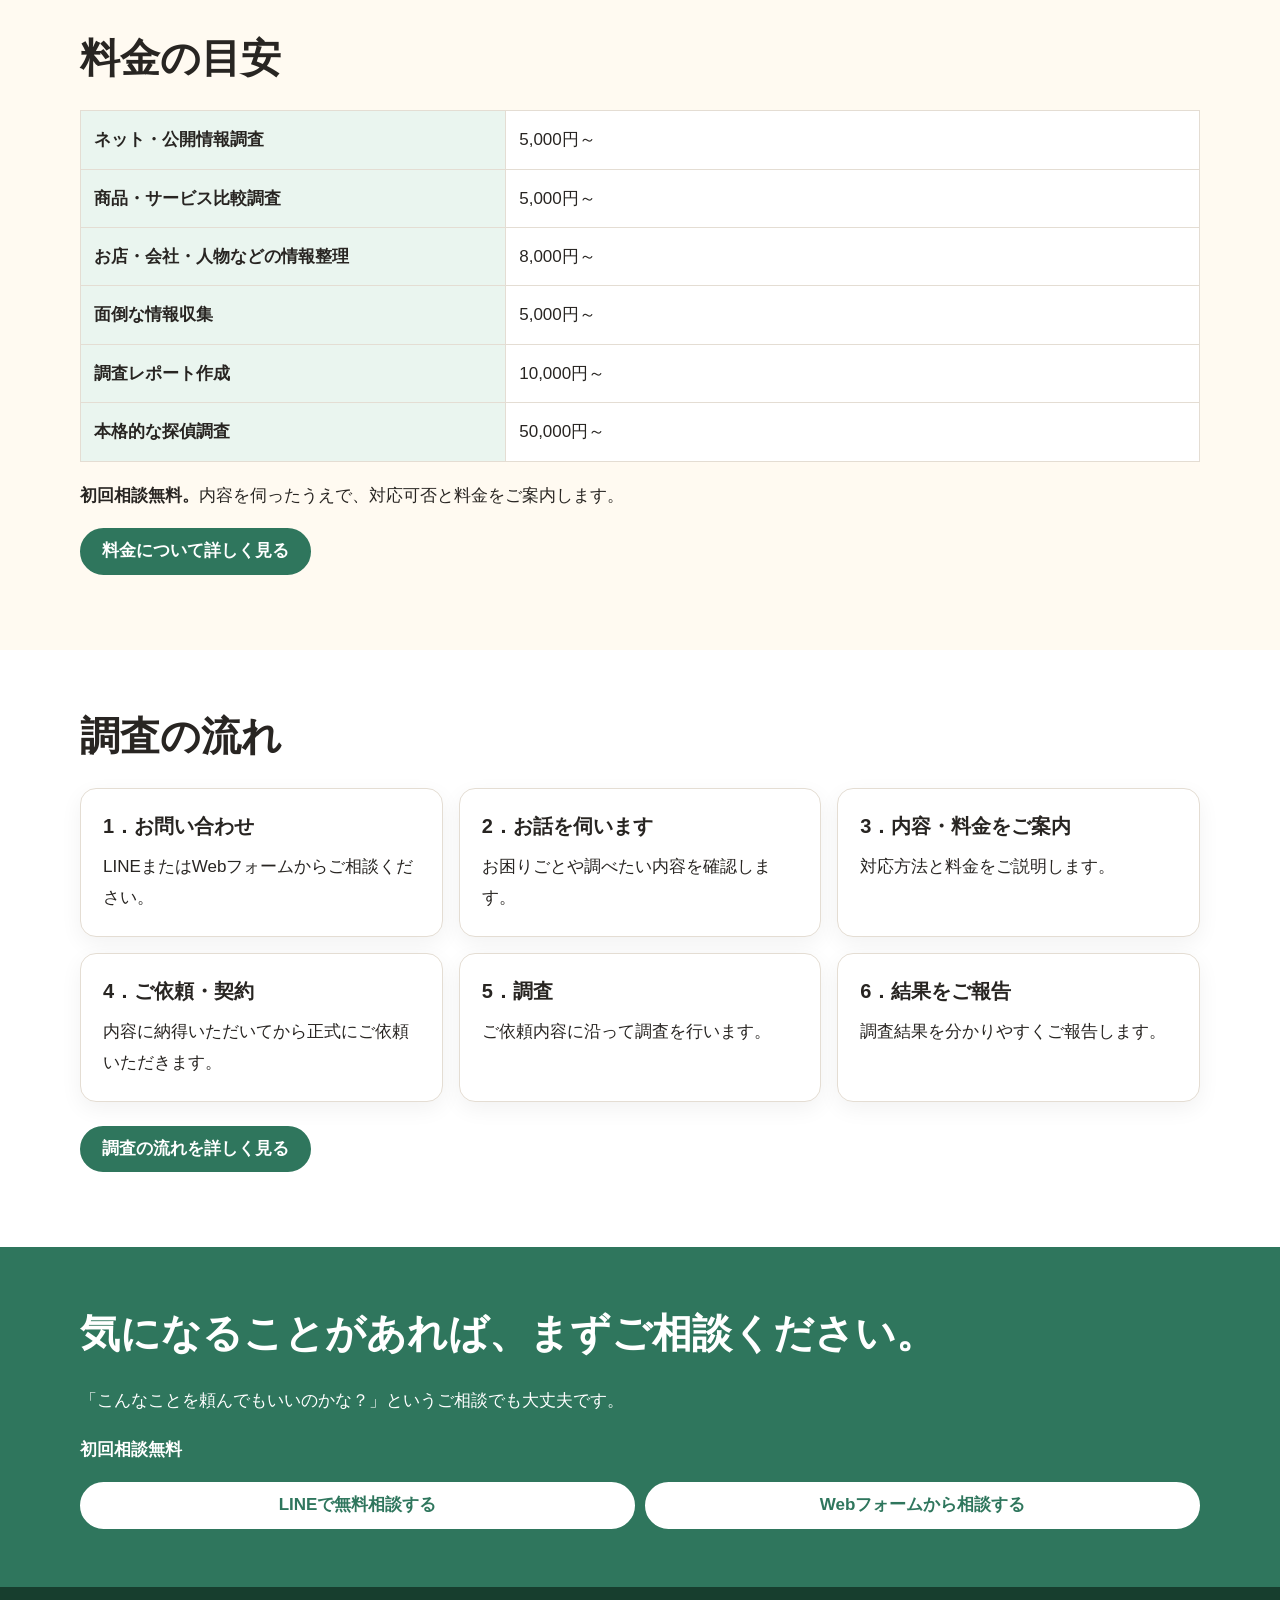
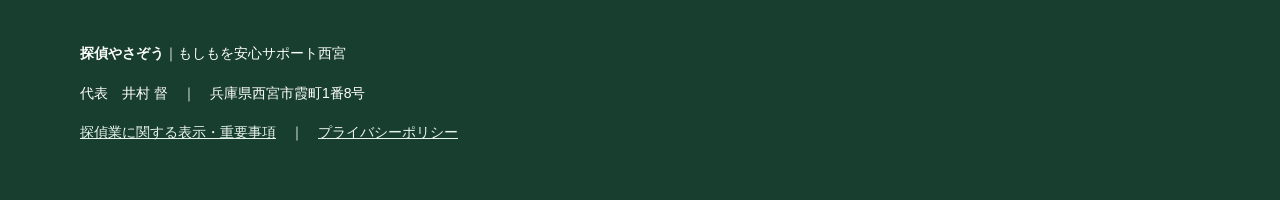
==== commit 97b8ae8f: "Add files via upload" ====
--- a/index.html
+++ b/index.html
@@ -1,4 +1,4 @@
-<!doctype html><html lang="ja"><head><meta charset="utf-8"><meta name="viewport" content="width=device-width,initial-scale=1"><title>探偵やさぞう｜気になること、調べます｜もしもを安心サポート西宮</title><meta name="description" content="探偵やさぞうは、ネット・公開情報調査、商品・サービス比較、お店・会社・人物の情報整理、面倒な情報収集、調査レポート作成など、身近な『調べたい』から本格的な探偵調査まで対応します。初回相談無料。"><link rel="stylesheet" href="assets/style.css"><!-- Google tag (gtag.js) --><script async src="https://www.googletagmanager.com/gtag/js?id=G-EF1JP037MB"></script><script>window.dataLayer=window.dataLayer||[];function gtag(){dataLayer.push(arguments);}gtag('js',new Date());gtag('config','G-EF1JP037MB');</script></head><body><header class="head"><div class="wrap headin"><a class="logo" href="index.html"><small>もしもを安心サポート西宮</small><strong>探偵やさぞう</strong></a><input class="menu-toggle" type="checkbox" id="menu-toggle"><label class="menu-label" for="menu-toggle" aria-label="メニュー"><span class="open">☰</span><span class="close">×</span></label><nav class="nav"><a href="index.html">ホーム</a><a href="about.html">探偵やさぞう</a><a href="services.html">調査・サービス</a><a href="price.html">料金</a><a href="flow.html">調査の流れ</a><a href="faq.html">よくある質問</a><a href="area.html">対応地域</a><a href="office.html">事務所案内</a><a class="btn" href="contact.html">お問い合わせ</a></nav></div></header>
+<!doctype html><html lang="ja"><head><meta charset="utf-8"><meta name="viewport" content="width=device-width,initial-scale=1"><title>もしもを安心サポート西宮 / 探偵やさぞう | 気になることを、調べます。</title><meta name="description" content="探偵やさぞうは、ネット・公開情報調査、商品・サービス比較、お店・会社・人物の情報整理、面倒な情報収集、調査レポート作成など、身近な『調べたい』から本格的な探偵調査まで対応します。初回相談無料。"><link rel="stylesheet" href="assets/style.css"><!-- Google tag (gtag.js) --><script async src="https://www.googletagmanager.com/gtag/js?id=G-EF1JP037MB"></script><script>window.dataLayer=window.dataLayer||[];function gtag(){dataLayer.push(arguments);}gtag('js',new Date());gtag('config','G-EF1JP037MB');</script></head><body><header class="head"><div class="wrap headin"><a class="logo" href="index.html"><small>もしもを安心サポート西宮</small><strong>探偵やさぞう</strong></a><input class="menu-toggle" type="checkbox" id="menu-toggle"><label class="menu-label" for="menu-toggle" aria-label="メニュー"><span class="open">☰</span><span class="close">×</span></label><nav class="nav"><a href="index.html">ホーム</a><a href="about.html">探偵やさぞう</a><a href="services.html">調査・サービス</a><a href="price.html">料金</a><a href="flow.html">調査の流れ</a><a href="faq.html">よくある質問</a><a href="area.html">対応地域</a><a href="office.html">事務所案内</a><a class="btn" href="contact.html">お問い合わせ</a></nav></div></header>
 <main>
 <section class="hero"><div class="wrap hero-inner"><img src="assets/tantei-yasazou-hero.png" alt="気になること、調べます。探偵やさぞう"><div class="hero-copy"><span class="tag">もしもを安心サポート西宮</span><h1>気になること、<br>調べます。</h1><p class="lead">自分で調べるのは大変。<br>情報が多すぎて、何を信じればいいか分からない。<br>そんなときは、まずご相談ください。<br>ネットや公開情報の調査から、比較・情報整理、本格的な探偵調査まで対応します。</p><a class="btn" href="contact.html">まずは無料で相談する</a></div></div></section>
 <section class="sec"><div class="wrap"><h2>こんなお悩みありませんか？</h2><div class="grid"><div class="card"><h3>自分で調べるのが大変</h3><p>情報が多く、どこを見ればいいのか分からない。</p></div><div class="card"><h3>比較して決めたい</h3><p>商品やサービスを比べたいけれど、時間がない。</p></div><div class="card"><h3>情報を整理したい</h3><p>集めた情報を整理して、分かりやすくまとめたい。</p></div></div></div></section>
--- a/assets/style.css
+++ b/assets/style.css
@@ -130,12 +130,12 @@
   line-height:1.12;
   color:var(--green-dark);
   letter-spacing:.01em;
-  word-break:keep-all;
+  overflow-wrap:anywhere;word-break:normal;
 }
 .lead{
   font-size:18px;
   line-height:1.95;
-  word-break:keep-all;
+  overflow-wrap:anywhere;word-break:normal;
 }
 .tag{
   display:inline-block;
@@ -152,6 +152,7 @@
   align-items:center;
   justify-content:center;
   min-height:46px;
+  max-width:100%;
   padding:9px 20px;
   border-radius:999px;
   border:2px solid var(--green);
@@ -159,6 +160,9 @@
   color:#fff;
   text-decoration:none;
   font-weight:900;
+  line-height:1.45;
+  text-align:center;
+  overflow-wrap:anywhere;
 }
 .btn:hover{background:var(--green-dark);border-color:var(--green-dark)}
 
@@ -168,19 +172,19 @@
   margin:12px 0 28px;
   font-size:clamp(32px,9vw,56px);
   line-height:1.25;
-  word-break:keep-all;
+  overflow-wrap:anywhere;word-break:normal;
 }
 .sec h2{
   margin:0 0 24px;
   font-size:clamp(27px,7vw,40px);
   line-height:1.4;
-  word-break:keep-all;
+  overflow-wrap:anywhere;word-break:normal;
 }
 .sec h3{
   margin:0 0 10px;
   font-size:20px;
   line-height:1.5;
-  word-break:keep-all;
+  overflow-wrap:anywhere;word-break:normal;
 }
 .grid,.two{
   display:grid;
@@ -222,12 +226,15 @@
   width:100%;
   border-collapse:collapse;
   background:#fff;
+  table-layout:fixed;
 }
 th,td{
   border:1px solid var(--line);
   padding:13px;
   text-align:left;
   vertical-align:top;
+  overflow-wrap:anywhere;
+  word-break:break-word;
 }
 th{background:var(--green-pale);width:38%}
 input,select,textarea{
@@ -306,3 +313,37 @@
   .hero-inner>img{height:auto;width:100%}
   .hero-copy{width:auto;margin:0;padding:50px 6%}
 }
+
+
+/* ===== v9.1 mobile readability / CTA hardening ===== */
+html,body{overflow-x:hidden}
+.hero-copy,.copy,.sec .wrap{min-width:0}
+.green .cta-row{display:flex;flex-wrap:wrap;gap:10px;margin-top:16px}
+.green .cta-row .btn{flex:1 1 240px;margin:0}
+@media(max-width:799px){
+  .wrap{width:calc(100% - 32px);max-width:none}
+  .headin{width:calc(100% - 24px)}
+  .logo{min-width:0;overflow:hidden;text-overflow:ellipsis}
+  .logo small{font-size:9px}
+  .logo strong{font-size:17px}
+  .nav{left:0;right:0;width:100%;padding:10px 12px}
+  .hero-copy{width:calc(100% - 32px);padding:24px 0 38px}
+  .hero-copy h1{font-size:clamp(36px,11vw,54px);overflow-wrap:anywhere;word-break:normal}
+  .lead{font-size:16px;line-height:1.85;overflow-wrap:anywhere;word-break:normal}
+  .sec{padding:44px 0}
+  .sec h1{font-size:clamp(30px,9vw,46px);overflow-wrap:anywhere;word-break:normal}
+  .sec h2{font-size:clamp(24px,7vw,34px);overflow-wrap:anywhere;word-break:normal}
+  .sec h3{font-size:18px;overflow-wrap:anywhere;word-break:normal}
+  .card{padding:18px;border-radius:14px;min-width:0}
+  .card p{overflow-wrap:anywhere;word-break:normal}
+  .notice{padding:14px 15px;overflow-wrap:anywhere}
+  table{font-size:15px}
+  th,td{padding:10px}
+  th{width:40%}
+  .sec p{overflow-wrap:anywhere;word-break:normal}
+  .sec .btn{white-space:normal}
+  .green .cta-row{display:flex;flex-direction:column;gap:10px}
+  .green .cta-row .btn{width:100%;flex:0 0 auto}
+  .sticky-contact{padding:7px 8px;gap:6px}
+  .sticky-contact a{min-width:0;overflow-wrap:anywhere;white-space:normal}
+}
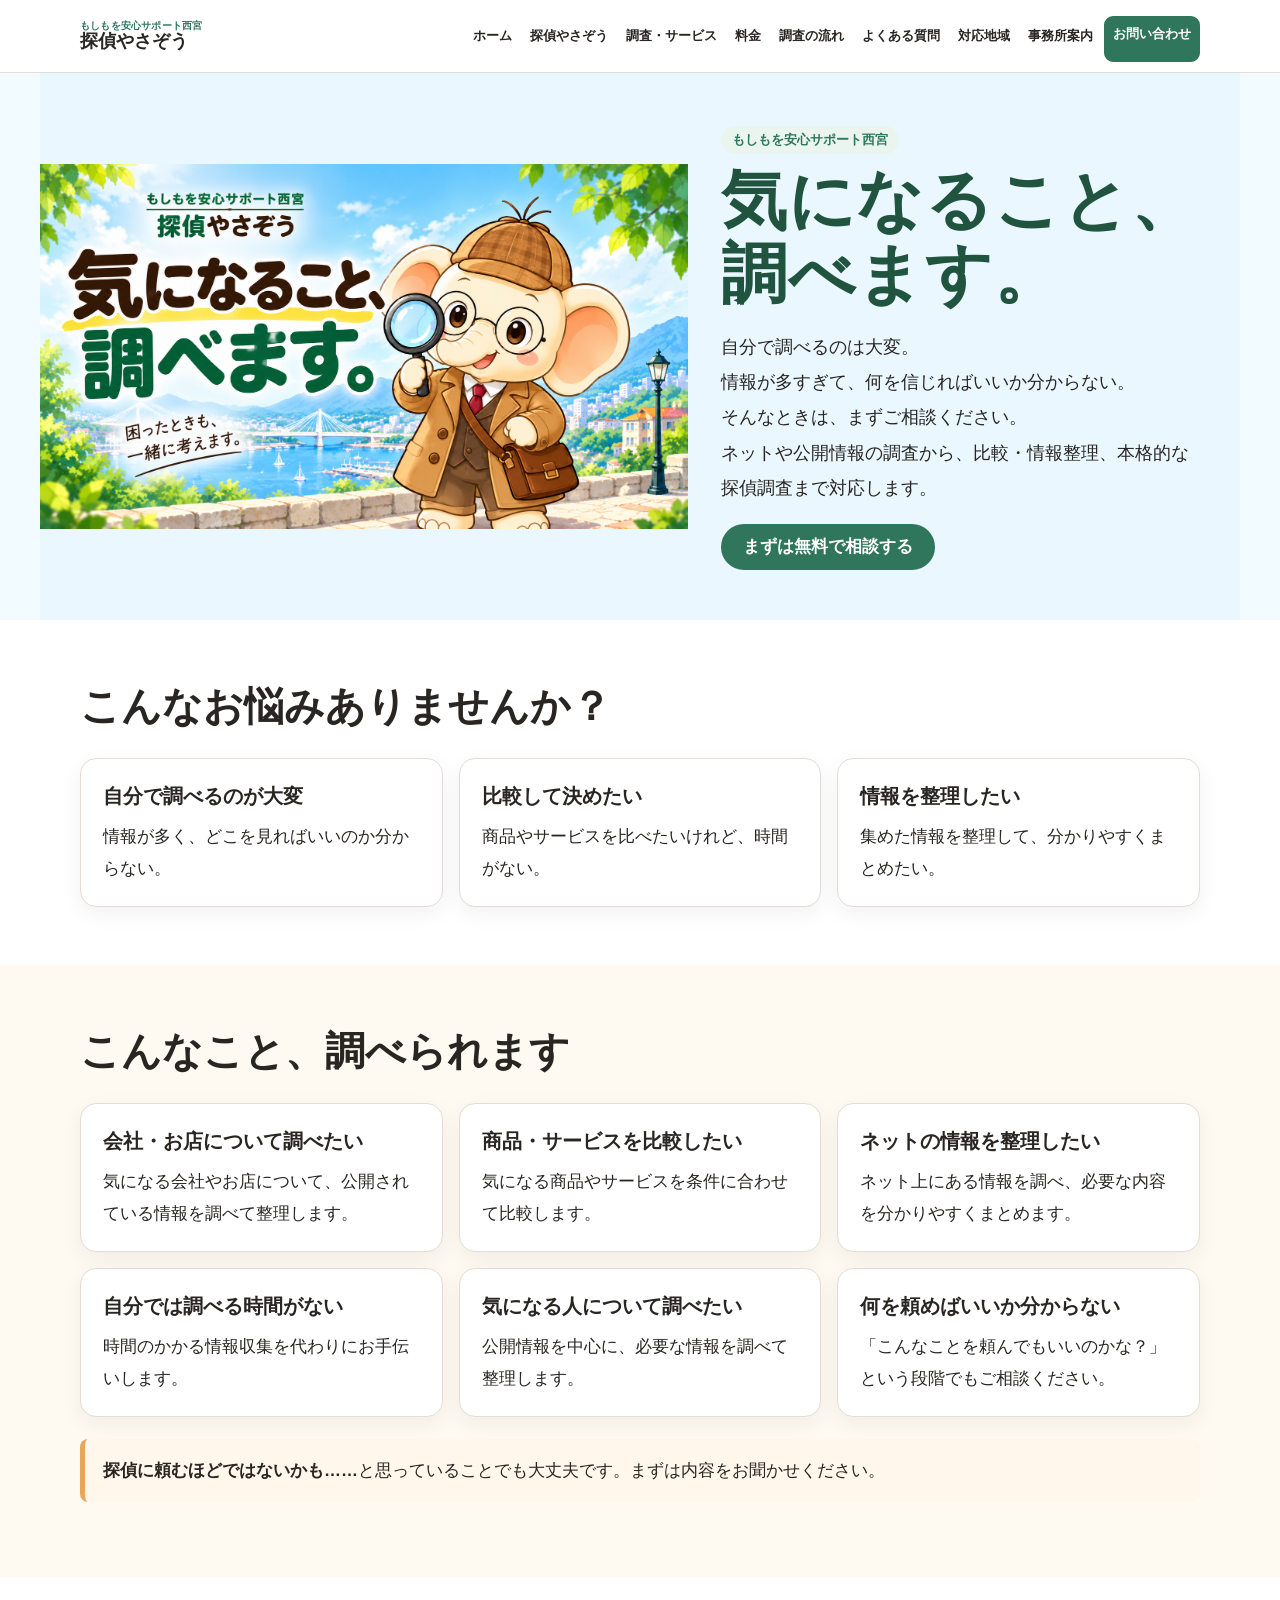
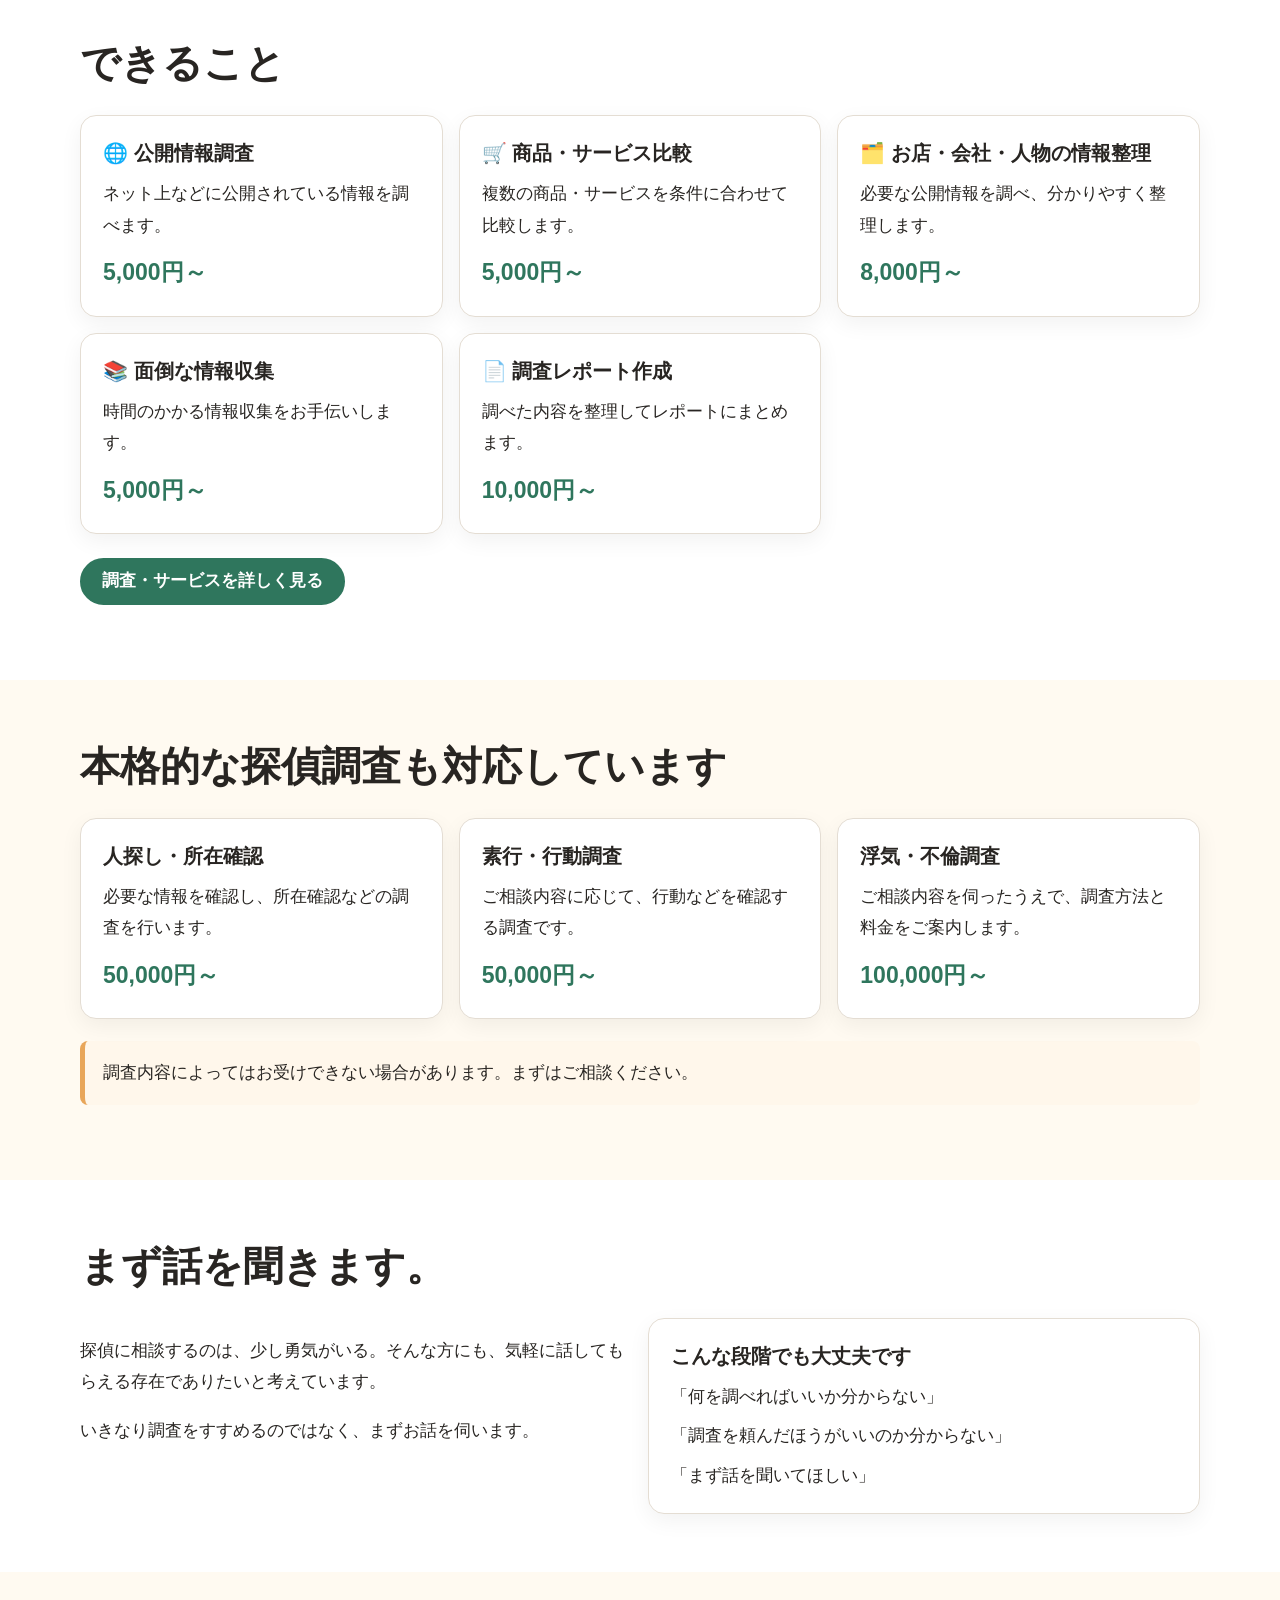
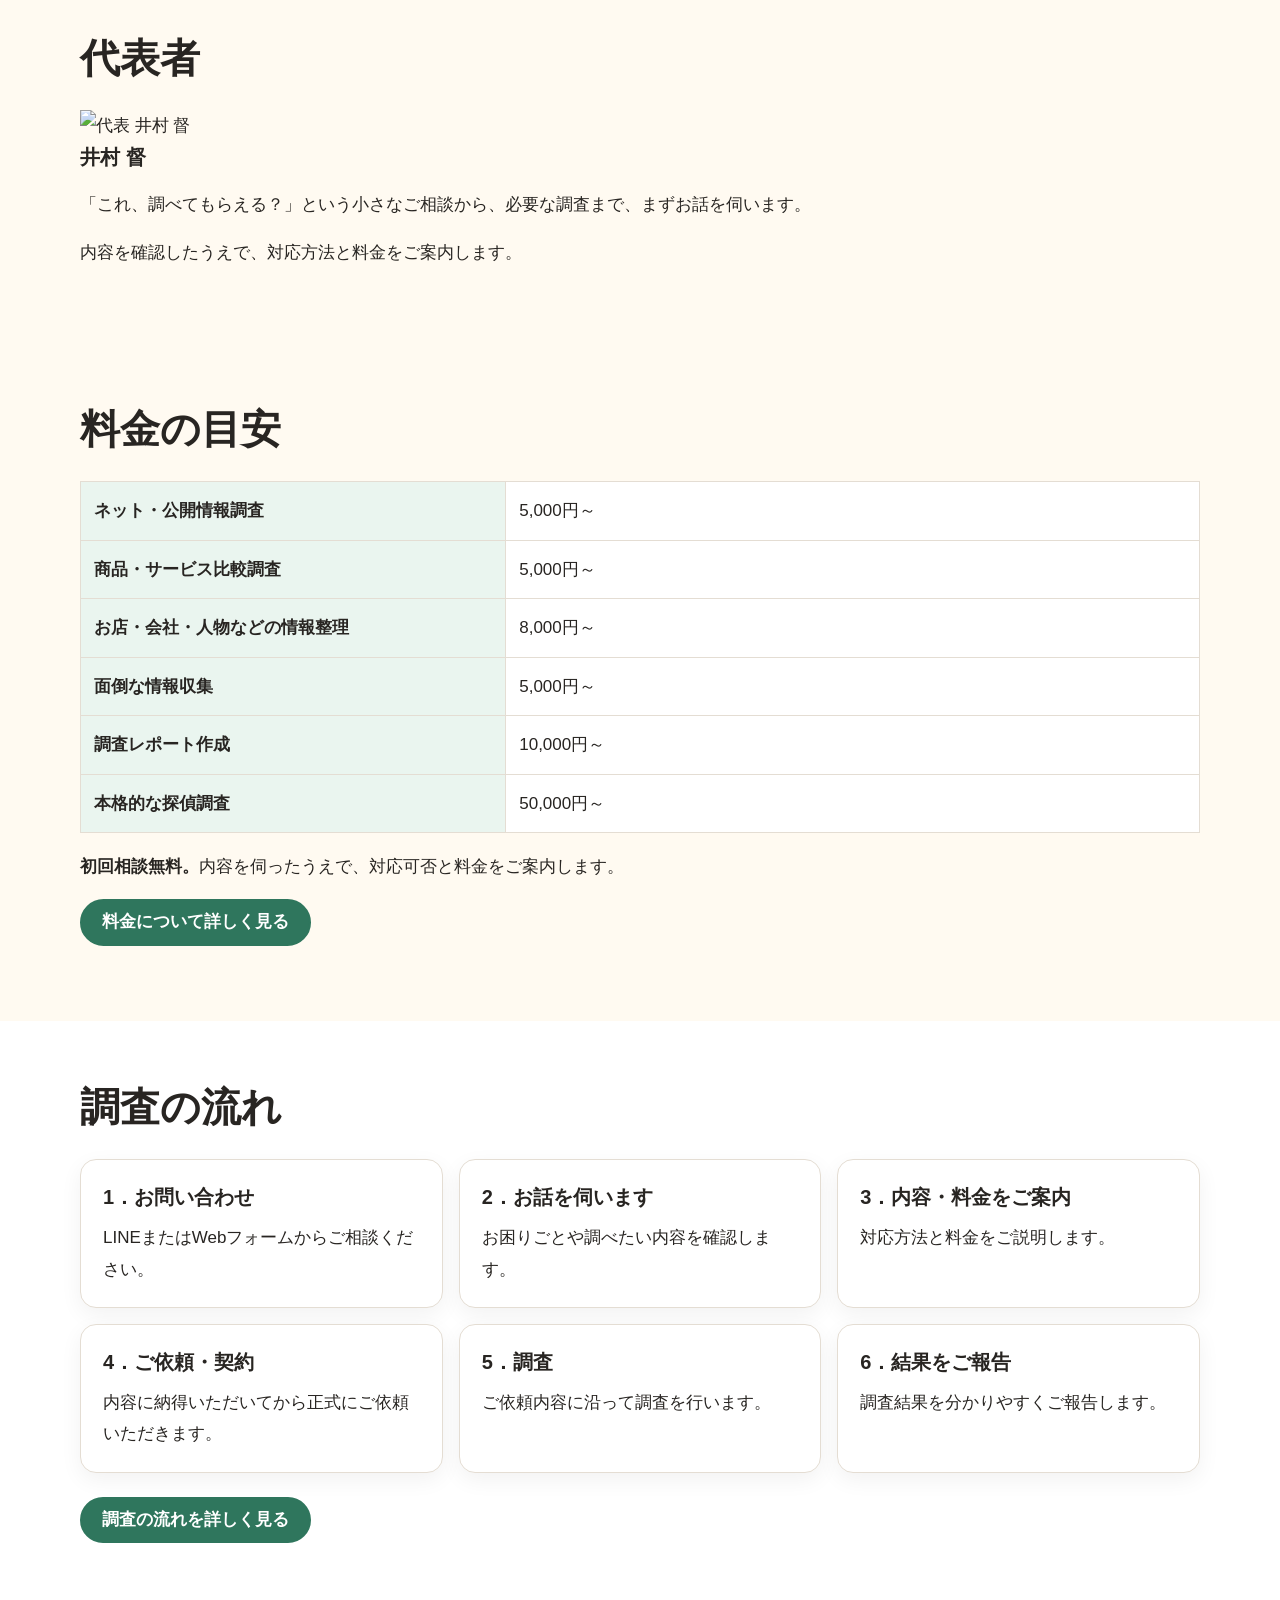
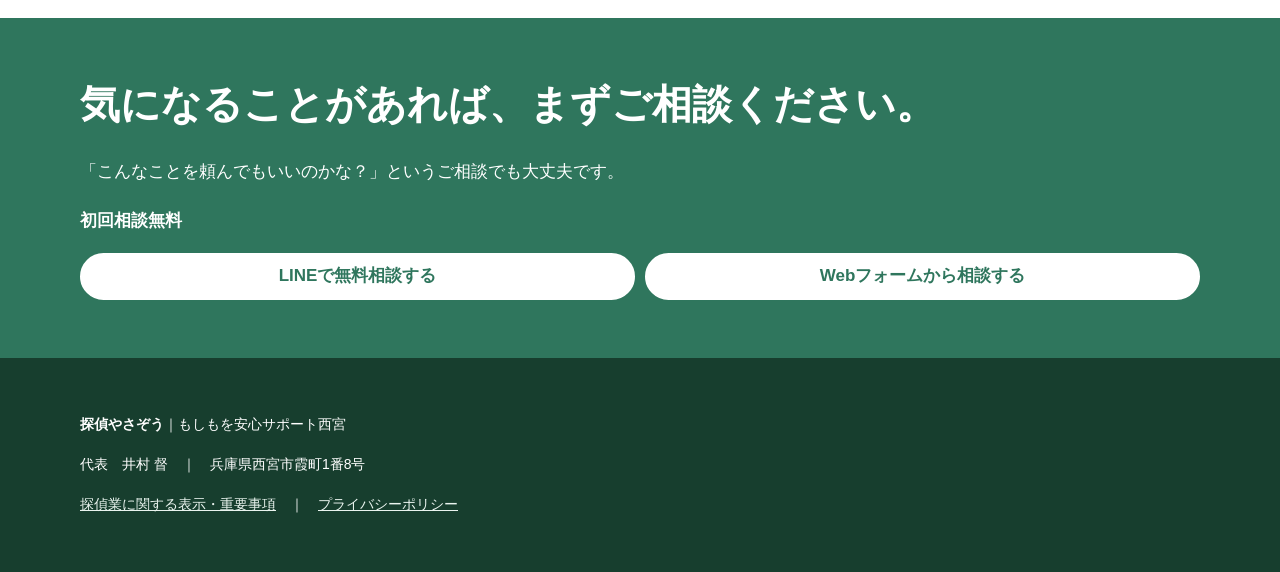
==== commit b4f19a2e: "Add files via upload" ====
--- a/index.html
+++ b/index.html
@@ -5,7 +5,7 @@
 <section class="sec alt"><div class="wrap"><h2>こんなこと、調べられます</h2><div class="grid"><div class="card"><h3>会社・お店について調べたい</h3><p>気になる会社やお店について、公開されている情報を調べて整理します。</p></div><div class="card"><h3>商品・サービスを比較したい</h3><p>気になる商品やサービスを条件に合わせて比較します。</p></div><div class="card"><h3>ネットの情報を整理したい</h3><p>ネット上にある情報を調べ、必要な内容を分かりやすくまとめます。</p></div><div class="card"><h3>自分では調べる時間がない</h3><p>時間のかかる情報収集を代わりにお手伝いします。</p></div><div class="card"><h3>気になる人について調べたい</h3><p>公開情報を中心に、必要な情報を調べて整理します。</p></div><div class="card"><h3>何を頼めばいいか分からない</h3><p>「こんなことを頼んでもいいのかな？」という段階でもご相談ください。</p></div></div><p class="notice" style="margin-top:22px"><strong>探偵に頼むほどではないかも……</strong>と思っていることでも大丈夫です。まずは内容をお聞かせください。</p></div></section>
 <section class="sec"><div class="wrap"><h2>できること</h2><div class="grid"><div class="card"><h3>🌐 公開情報調査</h3><p>ネット上などに公開されている情報を調べます。</p><b class="price">5,000円～</b></div><div class="card"><h3>🛒 商品・サービス比較</h3><p>複数の商品・サービスを条件に合わせて比較します。</p><b class="price">5,000円～</b></div><div class="card"><h3>🗂️ お店・会社・人物の情報整理</h3><p>必要な公開情報を調べ、分かりやすく整理します。</p><b class="price">8,000円～</b></div><div class="card"><h3>📚 面倒な情報収集</h3><p>時間のかかる情報収集をお手伝いします。</p><b class="price">5,000円～</b></div><div class="card"><h3>📄 調査レポート作成</h3><p>調べた内容を整理してレポートにまとめます。</p><b class="price">10,000円～</b></div></div><p style="margin-top:24px"><a class="btn" href="services.html">調査・サービスを詳しく見る</a></p></div></section>
 <section class="sec alt"><div class="wrap"><h2>本格的な探偵調査も対応しています</h2><div class="grid"><div class="card"><h3>人探し・所在確認</h3><p>必要な情報を確認し、所在確認などの調査を行います。</p><b class="price">50,000円～</b></div><div class="card"><h3>素行・行動調査</h3><p>ご相談内容に応じて、行動などを確認する調査です。</p><b class="price">50,000円～</b></div><div class="card"><h3>浮気・不倫調査</h3><p>ご相談内容を伺ったうえで、調査方法と料金をご案内します。</p><b class="price">100,000円～</b></div></div><p class="notice" style="margin-top:22px">調査内容によってはお受けできない場合があります。まずはご相談ください。</p></div></section>
-<section class="sec"><div class="wrap"><h2>まず話を聞きます。</h2><div class="two"><div><p>探偵に相談するのは、少し勇気がいる。そんな方にも、気軽に話してもらえる存在でありたいと考えています。</p><p>いきなり調査をすすめるのではなく、まずお話を伺います。</p></div><div class="card"><h3>こんな段階でも大丈夫です</h3><p>「何を調べればいいか分からない」</p><p>「調査を頼んだほうがいいのか分からない」</p><p>「まず話を聞いてほしい」</p></div></div></div></section>
+<section class="sec"><div class="wrap"><h2>まず話を聞きます。</h2><div class="two"><div><p>探偵に相談するのは、少し勇気がいる。そんな方にも、気軽に話してもらえる存在でありたいと考えています。</p><p>いきなり調査をすすめるのではなく、まずお話を伺います。</p></div><div class="card"><h3>こんな段階でも大丈夫です</h3><p>「何を調べればいいか分からない」</p><p>「調査を頼んだほうがいいのか分からない」</p><p>「まず話を聞いてほしい」</p></div></div></div></section><section class="sec alt"><div class="wrap"><h2>代表者</h2><div class="representative"><img src="assets/representative-imura.jpg" alt="代表 井村 督"><div><h3>井村 督</h3><p>「これ、調べてもらえる？」という小さなご相談から、必要な調査まで、まずお話を伺います。</p><p>内容を確認したうえで、対応方法と料金をご案内します。</p></div></div></div></section>
 <section class="sec alt"><div class="wrap"><h2>料金の目安</h2><table><tr><th>ネット・公開情報調査</th><td>5,000円～</td></tr><tr><th>商品・サービス比較調査</th><td>5,000円～</td></tr><tr><th>お店・会社・人物などの情報整理</th><td>8,000円～</td></tr><tr><th>面倒な情報収集</th><td>5,000円～</td></tr><tr><th>調査レポート作成</th><td>10,000円～</td></tr><tr><th>本格的な探偵調査</th><td>50,000円～</td></tr></table><p style="margin-top:18px"><strong>初回相談無料。</strong>内容を伺ったうえで、対応可否と料金をご案内します。</p><p><a class="btn" href="price.html">料金について詳しく見る</a></p></div></section>
 <section class="sec"><div class="wrap"><h2>調査の流れ</h2><div class="grid"><div class="card"><h3>1．お問い合わせ</h3><p>LINEまたはWebフォームからご相談ください。</p></div><div class="card"><h3>2．お話を伺います</h3><p>お困りごとや調べたい内容を確認します。</p></div><div class="card"><h3>3．内容・料金をご案内</h3><p>対応方法と料金をご説明します。</p></div><div class="card"><h3>4．ご依頼・契約</h3><p>内容に納得いただいてから正式にご依頼いただきます。</p></div><div class="card"><h3>5．調査</h3><p>ご依頼内容に沿って調査を行います。</p></div><div class="card"><h3>6．結果をご報告</h3><p>調査結果を分かりやすくご報告します。</p></div></div><p style="margin-top:24px"><a class="btn" href="flow.html">調査の流れを詳しく見る</a></p></div></section>
 <section class="sec green"><div class="wrap"><h2>気になることがあれば、まずご相談ください。</h2><p>「こんなことを頼んでもいいのかな？」というご相談でも大丈夫です。</p><p><strong>初回相談無料</strong></p><div class="cta-row"><a class="btn" href="https://lin.ee/oAWZvcK">LINEで無料相談する</a><a class="btn" href="contact.html">Webフォームから相談する</a></div></div></section>
